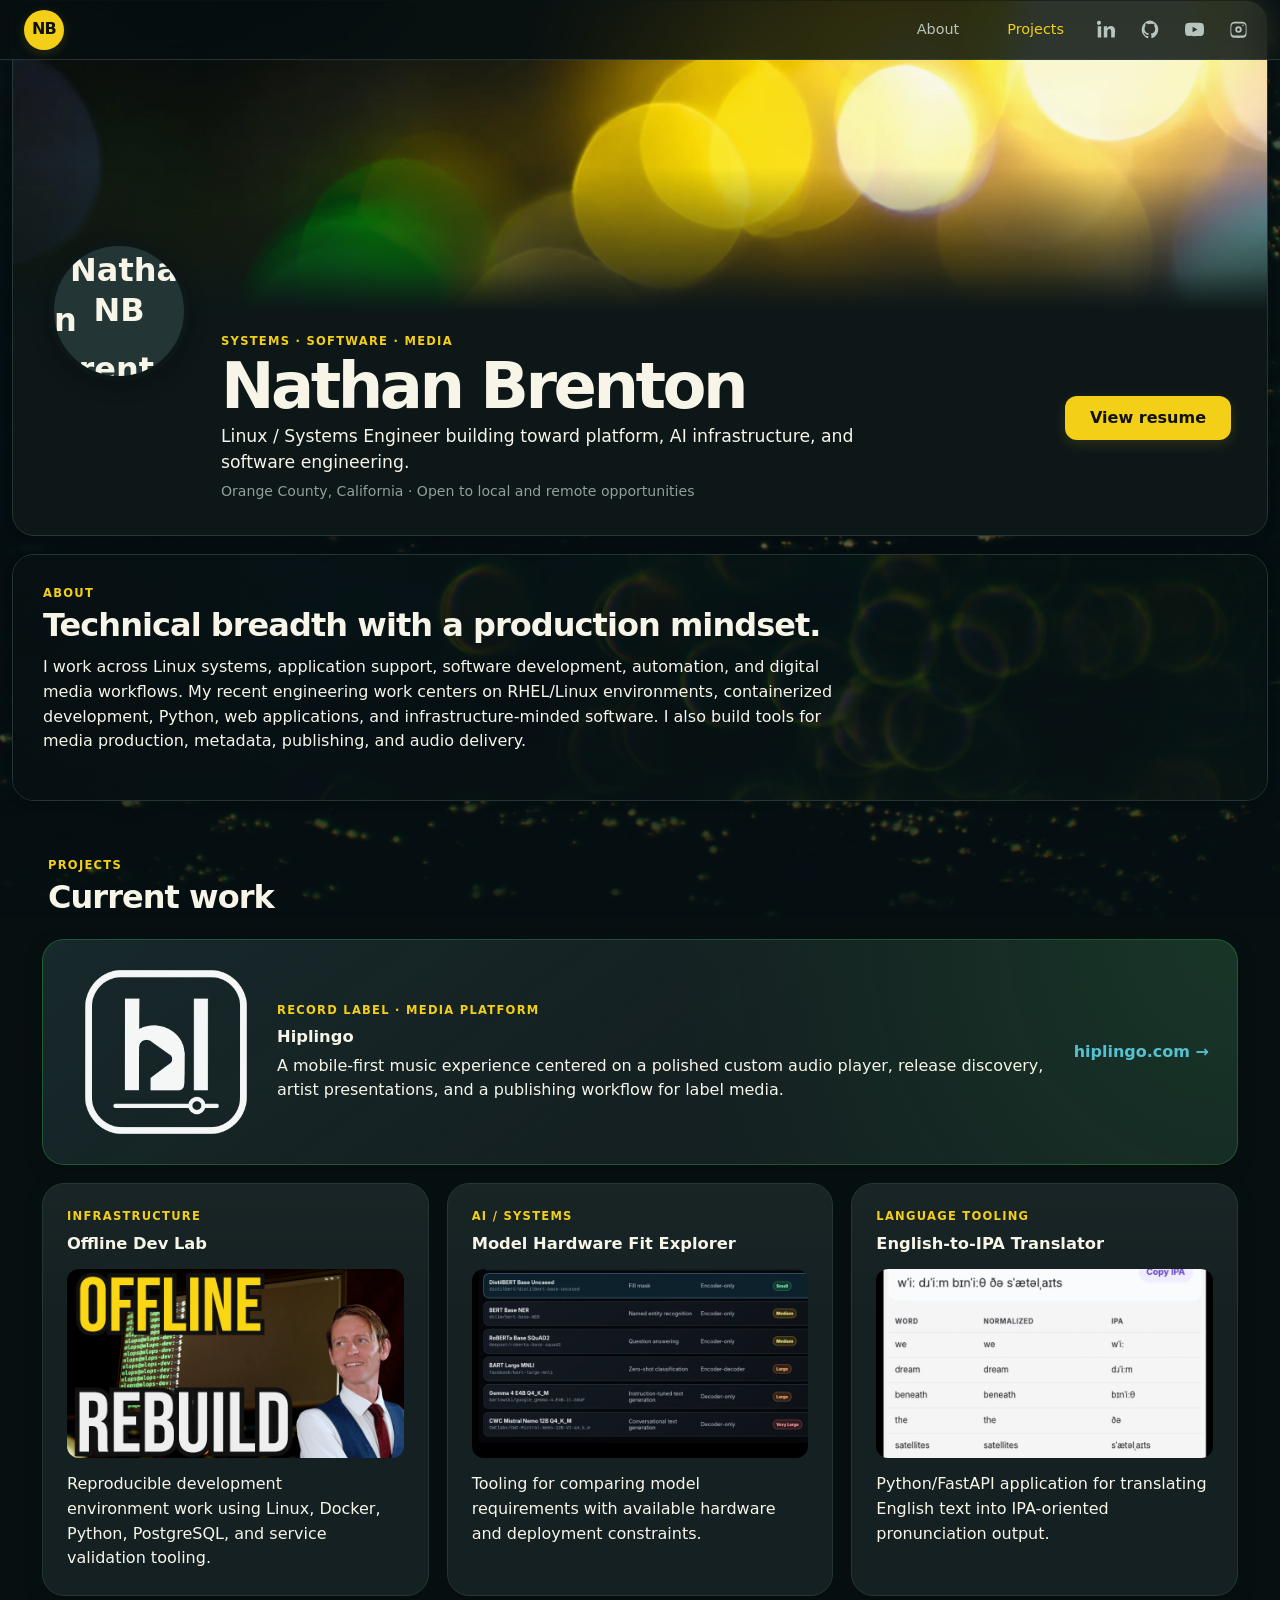
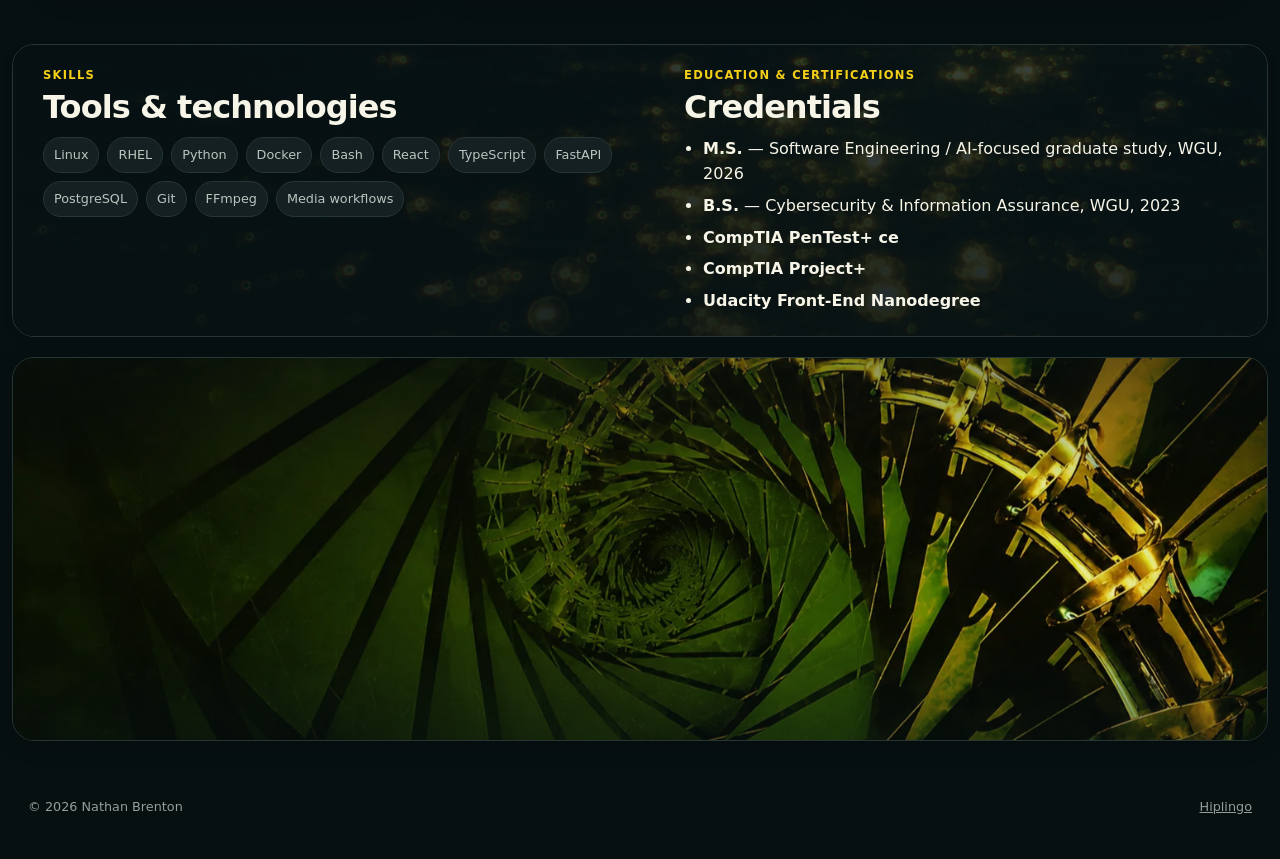
==== index.html @ f3d961ba "chore: establish personal site production baseline" ====
<!doctype html>
<html lang="en">
<head>
  <meta charset="utf-8" />
  <meta name="viewport" content="width=device-width, initial-scale=1" />
  <meta name="description" content="Nathan Brenton — systems, software, media, and AI-focused technologist. Resume, projects, and links." />
  <meta name="theme-color" content="#071011" />
  <meta name="color-scheme" content="dark" />
  <link rel="canonical" href="https://nathanbrenton.com/" />
  <meta property="og:type" content="website" />
  <meta property="og:title" content="Nathan Brenton" />
  <meta property="og:description" content="Systems, software, media, and AI-focused technologist. Resume, projects, and links." />
  <meta property="og:url" content="https://nathanbrenton.com/" />
  <meta name="twitter:card" content="summary" />
  <title>Nathan Brenton</title>
  <link rel="preload" as="image" href="./assets/banner-mobile.webp" media="(max-width: 1039px) and (orientation: portrait), (max-width: 1039px) and (orientation: landscape) and (min-height: 601px)" />
  <link rel="preload" as="image" href="./assets/banner-desktop.webp" media="(min-width: 1040px), (orientation: landscape) and (max-height: 600px)" />
  <link rel="stylesheet" href="./styles.css" />
</head>
<body>
  <a class="skip-link" href="#about">Skip to main content</a>

  <header class="site-header">
    <div class="site-header-inner">
      <a class="brand" href="#top" aria-label="Nathan Brenton home">NB</a>
      <nav class="top-nav" aria-label="Primary navigation">
        <div class="section-nav">
          <a href="#about">About</a>
          <a href="#projects">Projects</a>
        </div>

        <div class="social-nav" aria-label="Social links">
          <a href="https://www.youtube.com/@nathanbrenton" data-link="youtube" target="_blank" rel="me noreferrer noopener" aria-label="YouTube" title="YouTube">
            <svg viewBox="0 0 24 24" aria-hidden="true">
              <path d="M23.5 6.2a3 3 0 0 0-2.1-2.1C19.5 3.6 12 3.6 12 3.6s-7.5 0-9.4.5A3 3 0 0 0 .5 6.2 31 31 0 0 0 0 12a31 31 0 0 0 .5 5.8 3 3 0 0 0 2.1 2.1c1.9.5 9.4.5 9.4.5s7.5 0 9.4-.5a3 3 0 0 0 2.1-2.1A31 31 0 0 0 24 12a31 31 0 0 0-.5-5.8ZM9.6 15.6V8.4l6.2 3.6-6.2 3.6Z"/>
            </svg>
          </a>
          <a href="https://github.com/nathanbrenton" data-link="github" target="_blank" rel="me noreferrer noopener" aria-label="GitHub" title="GitHub">
            <svg viewBox="0 0 24 24" aria-hidden="true">
              <path d="M12 .7A11.5 11.5 0 0 0 8.4 23c.6.1.8-.3.8-.6v-2.2c-3.4.7-4.1-1.4-4.1-1.4-.6-1.4-1.4-1.8-1.4-1.8-1.1-.8.1-.8.1-.8 1.2.1 1.9 1.3 1.9 1.3 1.1 1.9 2.9 1.3 3.6 1 .1-.8.4-1.3.8-1.6-2.7-.3-5.6-1.4-5.6-6.1 0-1.3.5-2.5 1.2-3.4-.1-.3-.5-1.6.1-3.4 0 0 1-.3 3.5 1.3a12 12 0 0 1 6.4 0C15.6 4.1 16.6 4.4 16.6 4.4c.6 1.8.2 3.1.1 3.4.8.9 1.2 2.1 1.2 3.4 0 4.7-2.9 5.8-5.6 6.1.4.4.8 1.1.8 2.2v2.9c0 .3.2.7.8.6A11.5 11.5 0 0 0 12 .7Z"/>
            </svg>
          </a>
          <a href="https://www.linkedin.com/in/nathanbrenton" data-link="linkedin" target="_blank" rel="me noreferrer noopener" aria-label="LinkedIn" title="LinkedIn">
            <svg viewBox="0 0 24 24" aria-hidden="true">
              <path d="M5.3 7.8H.9V22h4.4V7.8ZM3.1 1A2.6 2.6 0 1 0 3 6.1 2.6 2.6 0 0 0 3.1 1ZM22.9 13.9c0-4.3-2.3-6.3-5.3-6.3a5.2 5.2 0 0 0-4.7 2.6h-.1V7.8H8.6V22H13v-7c0-1.8.3-3.6 2.6-3.6 2.2 0 2.3 2.1 2.3 3.7V22h4.4l.6-8.1Z"/>
            </svg>
          </a>
          <a href="https://www.instagram.com/conceptgoretex/" data-link="instagram" target="_blank" rel="me noreferrer noopener" aria-label="Instagram" title="Instagram">
            <svg viewBox="0 0 24 24" aria-hidden="true">
              <path d="M12 2.2c3.2 0 3.6 0 4.9.1 1.2.1 1.8.2 2.2.4a4.4 4.4 0 0 1 1.6 1c.5.5.8 1 1 1.6.2.4.3 1 .4 2.2.1 1.3.1 1.7.1 4.9s0 3.6-.1 4.9c-.1 1.2-.2 1.8-.4 2.2a4.4 4.4 0 0 1-1 1.6c-.5.5-1 .8-1.6 1-.4.2-1 .3-2.2.4-1.3.1-1.7.1-4.9.1s-3.6 0-4.9-.1c-1.2-.1-1.8-.2-2.2-.4a4.4 4.4 0 0 1-1.6-1 4.4 4.4 0 0 1-1-1.6c-.2-.4-.3-1-.4-2.2-.1-1.3-.1-1.7-.1-4.9s0-3.6.1-4.9c.1-1.2.2-1.8.4-2.2a4.4 4.4 0 0 1 1-1.6 4.4 4.4 0 0 1 1.6-1c.4-.2 1-.3 2.2-.4C8.4 2.2 8.8 2.2 12 2.2Zm0 2.2c-3.1 0-3.5 0-4.7.1-1.1 0-1.6.2-2 .3-.5.2-.8.4-1.2.8-.4.4-.6.7-.8 1.2-.1.4-.3.9-.3 2C2.9 9.9 2.9 10.3 2.9 12s0 2.1.1 3.3c0 1.1.2 1.6.3 2 .2.5.4.8.8 1.2.4.4.7.6 1.2.8.4.1.9.3 2 .3 1.2.1 1.6.1 4.7.1s3.5 0 4.7-.1c1.1 0 1.6-.2 2-.3.5-.2.8-.4 1.2-.8.4-.4.6-.7.8-1.2.1-.4.3-.9.3-2 .1-1.2.1-1.6.1-3.3s0-2.1-.1-3.3c0-1.1-.2-1.6-.3-2-.2-.5-.4-.8-.8-1.2-.4-.4-.7-.6-1.2-.8-.4-.1-.9-.3-2-.3-1.2-.1-1.6-.1-4.7-.1Zm0 3.5a4.1 4.1 0 1 1 0 8.2 4.1 4.1 0 0 1 0-8.2Zm0 6a1.9 1.9 0 1 0 0-3.8 1.9 1.9 0 0 0 0 3.8Zm5.8-6.3a1 1 0 1 1 0-2 1 1 0 0 1 0 2Z"/>
            </svg>
          </a>
        </div>
      </nav>
    </div>
  </header>

  <main id="top">
    <section class="profile-card card" aria-labelledby="profile-name">
      <div class="banner" data-parallax data-parallax-strength="0.17" aria-hidden="true"></div>

      <div class="profile-body">
        <div class="avatar" aria-label="Nathan Brenton profile image">
          <span>NB</span>
          <img src="./assets/profile.jpg" alt="Nathan Brenton" decoding="async" fetchpriority="high" />
        </div>

        <div class="profile-copy">
          <p class="eyebrow">Systems · Software · Media</p>
          <h1 id="profile-name">Nathan Brenton</h1>
          <p class="headline">Linux / Systems Engineer building toward platform, AI infrastructure, and software engineering.</p>
          <p class="location">Orange County, California · Open to local and remote opportunities</p>
        </div>

        <div class="primary-actions">
          <a class="button button-primary" href="./resume/Nathan-Brenton-Resume.pdf">View resume</a>
          <div class="hero-social-nav" aria-label="Social links">
            <a href="https://www.youtube.com/@nathanbrenton" data-link="youtube" target="_blank" rel="me noreferrer noopener" aria-label="YouTube" title="YouTube">
              <svg viewBox="0 0 24 24" aria-hidden="true">
                <path d="M23.5 6.2a3 3 0 0 0-2.1-2.1C19.5 3.6 12 3.6 12 3.6s-7.5 0-9.4.5A3 3 0 0 0 .5 6.2 31 31 0 0 0 0 12a31 31 0 0 0 .5 5.8 3 3 0 0 0 2.1 2.1c1.9.5 9.4.5 9.4.5s7.5 0 9.4-.5a3 3 0 0 0 2.1-2.1A31 31 0 0 0 24 12a31 31 0 0 0-.5-5.8ZM9.6 15.6V8.4l6.2 3.6-6.2 3.6Z"/>
              </svg>
            </a>
            <a href="https://github.com/nathanbrenton" data-link="github" target="_blank" rel="me noreferrer noopener" aria-label="GitHub" title="GitHub">
              <svg viewBox="0 0 24 24" aria-hidden="true">
                <path d="M12 .7A11.5 11.5 0 0 0 8.4 23c.6.1.8-.3.8-.6v-2.2c-3.4.7-4.1-1.4-4.1-1.4-.6-1.4-1.4-1.8-1.4-1.8-1.1-.8.1-.8.1-.8 1.2.1 1.9 1.3 1.9 1.3 1.1 1.9 2.9 1.3 3.6 1 .1-.8.4-1.3.8-1.6-2.7-.3-5.6-1.4-5.6-6.1 0-1.3.5-2.5 1.2-3.4-.1-.3-.5-1.6.1-3.4 0 0 1-.3 3.5 1.3a12 12 0 0 1 6.4 0C15.6 4.1 16.6 4.4 16.6 4.4c.6 1.8.2 3.1.1 3.4.8.9 1.2 2.1 1.2 3.4 0 4.7-2.9 5.8-5.6 6.1.4.4.8 1.1.8 2.2v2.9c0 .3.2.7.8.6A11.5 11.5 0 0 0 12 .7Z"/>
              </svg>
            </a>
            <a href="https://www.linkedin.com/in/nathanbrenton" data-link="linkedin" target="_blank" rel="me noreferrer noopener" aria-label="LinkedIn" title="LinkedIn">
              <svg viewBox="0 0 24 24" aria-hidden="true">
                <path d="M5.3 7.8H.9V22h4.4V7.8ZM3.1 1A2.6 2.6 0 1 0 3 6.1 2.6 2.6 0 0 0 3.1 1ZM22.9 13.9c0-4.3-2.3-6.3-5.3-6.3a5.2 5.2 0 0 0-4.7 2.6h-.1V7.8H8.6V22H13v-7c0-1.8.3-3.6 2.6-3.6 2.2 0 2.3 2.1 2.3 3.7V22h4.4l.6-8.1Z"/>
              </svg>
            </a>
            <a href="https://www.instagram.com/conceptgoretex/" data-link="instagram" target="_blank" rel="me noreferrer noopener" aria-label="Instagram" title="Instagram">
              <svg viewBox="0 0 24 24" aria-hidden="true">
                <path d="M12 2.2c3.2 0 3.6 0 4.9.1 1.2.1 1.8.2 2.2.4a4.4 4.4 0 0 1 1.6 1c.5.5.8 1 1 1.6.2.4.3 1 .4 2.2.1 1.3.1 1.7.1 4.9s0 3.6-.1 4.9c-.1 1.2-.2 1.8-.4 2.2a4.4 4.4 0 0 1-1 1.6c-.5.5-1 .8-1.6 1-.4.2-1 .3-2.2.4-1.3.1-1.7.1-4.9.1s-3.6 0-4.9-.1c-1.2-.1-1.8-.2-2.2-.4a4.4 4.4 0 0 1-1.6-1 4.4 4.4 0 0 1-1-1.6c-.2-.4-.3-1-.4-2.2-.1-1.3-.1-1.7-.1-4.9s0-3.6.1-4.9c.1-1.2.2-1.8.4-2.2a4.4 4.4 0 0 1 1-1.6 4.4 4.4 0 0 1 1.6-1c.4-.2 1-.3 2.2-.4C8.4 2.2 8.8 2.2 12 2.2Zm0 2.2c-3.1 0-3.5 0-4.7.1-1.1 0-1.6.2-2 .3-.5.2-.8.4-1.2.8-.4.4-.6.7-.8 1.2-.1.4-.3.9-.3 2C2.9 9.9 2.9 10.3 2.9 12s0 2.1.1 3.3c0 1.1.2 1.6.3 2 .2.5.4.8.8 1.2.4.4.7.6 1.2.8.4.1.9.3 2 .3 1.2.1 1.6.1 4.7.1s3.5 0 4.7-.1c1.1 0 1.6-.2 2-.3.5-.2.8-.4 1.2-.8.4-.4.6-.7.8-1.2.1-.4.3-.9.3-2 .1-1.2.1-1.6.1-3.3s0-2.1-.1-3.3c0-1.1-.2-1.6-.3-2-.2-.5-.4-.8-.8-1.2-.4-.4-.7-.6-1.2-.8-.4-.1-.9-.3-2-.3-1.2-.1-1.6-.1-4.7-.1Zm0 3.5a4.1 4.1 0 1 1 0 8.2 4.1 4.1 0 0 1 0-8.2Zm0 6a1.9 1.9 0 1 0 0-3.8 1.9 1.9 0 0 0 0 3.8Zm5.8-6.3a1 1 0 1 1 0-2 1 1 0 0 1 0 2Z"/>
              </svg>
            </a>
          </div>
        </div>
      </div>
    </section>

    <section id="about" class="card section-card parallax-card parallax-bokeh-trail" data-parallax data-parallax-strength="0.15">
      <div class="section-heading">
        <p class="eyebrow">About</p>
        <h2>Technical breadth with a production mindset.</h2>
      </div>
      <p>
        I work across Linux systems, application support, software development, automation, and digital media workflows.
        My recent engineering work centers on RHEL/Linux environments, containerized development, Python, web applications,
        and infrastructure-minded software. I also build tools for media production, metadata, publishing, and audio delivery.
      </p>
    </section>

    <section id="projects" class="section-card">
      <div class="section-heading section-heading-outside">
        <p class="eyebrow">Projects</p>
        <h2>Current work</h2>
      </div>

      <div class="project-grid">
        <article class="project-card project-featured">
          <img class="project-logo" src="./assets/brands/hiplingo-logo-white.webp" alt="" aria-hidden="true" loading="lazy" decoding="async" />
          <div>
            <p class="eyebrow">Record label · media platform</p>
            <h3>Hiplingo</h3>
            <p>A mobile-first music experience centered on a polished custom audio player, release discovery, artist presentations, and a publishing workflow for label media.</p>
          </div>
          <a class="text-link" href="https://hiplingo.com">hiplingo.com →</a>
        </article>

        <article class="project-card">
          <p class="eyebrow">Infrastructure</p>
          <h3><a class="project-card__title-link" href="https://github.com/nathanbrenton/offline-dev-lab" target="_blank" rel="noreferrer noopener">Offline Dev Lab</a></h3>
          <a class="project-card__image-link" href="https://github.com/nathanbrenton/offline-dev-lab" target="_blank" rel="noreferrer noopener" aria-label="View Offline Dev Lab on GitHub">
            <img
              class="project-card__image"
              src="./assets/projects/offline-devlab.webp"
            alt="Offline Dev Lab project screenshot"
            loading="lazy"
              decoding="async"
            />
          </a>
          <p>Reproducible development environment work using Linux, Docker, Python, PostgreSQL, and service validation tooling.</p>
        </article>

        <article class="project-card">
          <p class="eyebrow">AI / systems</p>
                    <h3><a class="project-card__title-link" href="https://github.com/nathanbrenton/model-hardware-fit-explorer" target="_blank" rel="noreferrer noopener">Model Hardware Fit Explorer</a></h3>
          <a class="project-card__image-link" href="https://github.com/nathanbrenton/model-hardware-fit-explorer" target="_blank" rel="noreferrer noopener" aria-label="View project on GitHub">
            <img
              class="project-card__image"
              src="./assets/projects/model-hardware-fit-explorer.webp"
            alt="Model Hardware Fit Explorer project screenshot"
            loading="lazy"
              decoding="async"
            />
          </a>
          <p>Tooling for comparing model requirements with available hardware and deployment constraints.</p>
        </article>

        <article class="project-card">
          <p class="eyebrow">Language tooling</p>
                    <h3><a class="project-card__title-link" href="https://github.com/nathanbrenton/english-ipa-translator" target="_blank" rel="noreferrer noopener">English-to-IPA Translator</a></h3>
          <a class="project-card__image-link" href="https://github.com/nathanbrenton/english-ipa-translator" target="_blank" rel="noreferrer noopener" aria-label="View project on GitHub">
            <img
              class="project-card__image"
              src="./assets/projects/english-to-ipa-translator.webp"
            alt="English-to-IPA Translator project screenshot"
            loading="lazy"
              decoding="async"
            />
          </a>
          <p>Python/FastAPI application for translating English text into IPA-oriented pronunciation output.</p>
        </article>
      </div>
    </section>

    <section class="card section-card split-section parallax-card parallax-water-bokeh" data-parallax data-parallax-strength="0.12">
      <div>
        <div class="section-heading">
          <p class="eyebrow">Skills</p>
          <h2>Tools & technologies</h2>
        </div>
        <div class="chip-list" aria-label="Skills">
          <span>Linux</span><span>RHEL</span><span>Python</span><span>Docker</span><span>Bash</span>
          <span>React</span><span>TypeScript</span><span>FastAPI</span><span>PostgreSQL</span>
          <span>Git</span><span>FFmpeg</span><span>Media workflows</span>
        </div>
      </div>

      <div class="credentials">
        <div class="section-heading">
          <p class="eyebrow">Education & certifications</p>
          <h2>Credentials</h2>
        </div>
        <ul>
          <li><strong>M.S.</strong> — Software Engineering / AI-focused graduate study, WGU, 2026</li>
          <li><strong>B.S.</strong> — Cybersecurity & Information Assurance, WGU, 2023</li>
          <li><strong>CompTIA PenTest+ ce</strong></li>
          <li><strong>CompTIA Project+</strong></li>
          <li><strong>Udacity Front-End Nanodegree</strong></li>
        </ul>
      </div>
    </section>

    <section
      class="scroll-reward parallax-card parallax-spiral"
      data-parallax
      data-parallax-strength="0.10"
      aria-hidden="true"
    ></section>

  </main>

  <footer>
    <p>© <span id="year"></span> Nathan Brenton</p>
    <a href="https://hiplingo.com">Hiplingo</a>
  </footer>

  <script src="./site-data.js"></script>
  <script src="./script.js"></script>
</body>
</html>
---- styles.css ----
:root {
  color-scheme: dark;

  /* Banner-derived dark palette and elevation scale. */
  --bg: #071011;
  --surface-1: #0d1718;
  --surface-2: #142021;
  --surface-3: #1b2a2b;
  --surface-4: #243536;

  --border-subtle: #263536;
  --border-strong: #3a4b4c;

  --text-primary: #f7f5e8;
  --text-secondary: #b8c5bf;
  --text-muted: #91a099;

  --gold: #f4cf18;
  --gold-soft: #d0ae1c;
  --green: #169b2e;
  --green-bright: #31c653;
  --teal: #2a5d67;
  --cyan: #56bfd0;
  --blue: #5678bd;

  --primary: var(--gold);
  --primary-ink: #10130c;
  --focus: var(--cyan);

  --shadow-1: 0 2px 8px rgba(0, 0, 0, .20);
  --shadow-2: 0 6px 18px rgba(0, 0, 0, .26);
  --shadow-3: 0 14px 36px rgba(0, 0, 0, .32);

  --max: 1040px;
  --radius: 20px;
  --header-height: 60px;
  --anchor-offset: calc(var(--header-height) + 52px);
  --readable: 78ch;
}


* { box-sizing: border-box; }
html {
  scroll-behavior: smooth;
  scroll-padding-top: var(--anchor-offset);
  background: var(--bg);
}
body {
  position: relative;
  isolation: isolate;
  margin: 0;
  min-width: 320px;
  background: transparent;
  color: var(--text-primary);
  font-family: Inter, ui-sans-serif, system-ui, -apple-system, BlinkMacSystemFont, "Segoe UI", sans-serif;
  line-height: 1.55;
  overflow-wrap: break-word;
}

/* Full-page visual layer. Keeping this fixed while the interface scrolls over
   it creates the broadest, gentlest parallax effect without scroll scripting. */
body::before {
  content: "";
  position: fixed;
  z-index: -1;
  inset: 0;
  pointer-events: none;
  background-image:
    linear-gradient(180deg, rgba(7, 16, 17, .78) 0%, rgba(7, 16, 17, .64) 42%, rgba(7, 16, 17, .76) 100%),
    radial-gradient(circle at 88% 8%, rgba(244, 207, 24, .045), transparent 28rem),
    url('./assets/parallax/water-shimmer-mobile.webp');
  background-size: cover;
  background-position: center 46%;
  background-repeat: no-repeat;
  transform: scale(1.035);
  transform-origin: center;
}

@media (max-width: 699px), (orientation: landscape) and (max-height: 600px) {
  body::before {
    transform: translate3d(0, var(--page-parallax-y, 0px), 0) scale(1.10);
    will-change: transform;
  }
}

@media (min-width: 700px), (orientation: landscape) {
  body::before {
    background-image:
      linear-gradient(180deg, rgba(7, 16, 17, .78) 0%, rgba(7, 16, 17, .62) 42%, rgba(7, 16, 17, .76) 100%),
      radial-gradient(circle at 88% 8%, rgba(244, 207, 24, .045), transparent 28rem),
      url('./assets/parallax/water-shimmer-desktop.webp');
    background-position: center 48%;
  }
}

a { color: inherit; }

.skip-link {
  position: fixed;
  top: 8px;
  left: 8px;
  z-index: 100;
  padding: 9px 12px;
  border: 1px solid var(--border-strong);
  border-radius: 10px;
  background: var(--surface-4);
  color: var(--text-primary);
  font-weight: 800;
  text-decoration: none;
  transform: translateY(calc(-100% - 16px));
}

.skip-link:focus { transform: translateY(0); }

.site-header {
  position: sticky;
  top: 0;
  z-index: 30;
  display: flex;
  align-items: center;
  justify-content: space-between;
  min-height: var(--header-height);
  padding: 0 16px;
  background: rgba(7, 16, 17, 0.84);
  border-bottom: 1px solid rgba(58, 75, 76, .58);
  box-shadow: 0 1px 0 rgba(255, 255, 255, .018);
  -webkit-backdrop-filter: blur(18px);
  backdrop-filter: blur(18px);
}

.site-header-inner {
  width: 100%;
  display: flex;
  align-items: center;
  justify-content: space-between;
  gap: 12px;
}

.brand {
  display: grid;
  place-items: center;
  width: 36px;
  height: 36px;
  border-radius: 50%;
  background: var(--primary);
  color: var(--primary-ink);
  box-shadow: 0 3px 12px rgba(244, 207, 24, .16);
  text-decoration: none;
  font-weight: 900;
  letter-spacing: -0.05em;
}

.top-nav {
  display: flex;
  align-items: center;
  min-width: 0;
  margin-left: auto;
  gap: 10px;
  font-size: 0.82rem;
}

.section-nav { display: none; }

.social-nav {
  display: flex;
  align-items: center;
  justify-content: flex-end;
  gap: 4px;
}

.social-nav a {
  display: grid;
  place-items: center;
  width: 40px;
  height: 40px;
  border: 1px solid transparent;
  border-radius: 50%;
  color: var(--text-secondary);
  text-decoration: none;
}

.social-nav a:hover {
  border-color: var(--border-subtle);
  background: var(--surface-2);
  color: var(--text-primary);
}

.section-nav a.is-active,
.section-nav a[aria-current="location"] {
  color: var(--gold);
}

.social-nav svg {
  width: 19px;
  height: 19px;
  fill: currentColor;
}

main, footer {
  width: min(calc(100% - 24px), var(--max));
  margin-inline: auto;
}

/* Pull the page canvas behind the sticky translucent header so the
   banner begins at the physical top of the viewport. */
main {
  margin-top: calc(-1 * var(--header-height));
  padding: 0 0 44px;
}

#about,
#projects {
  scroll-margin-top: var(--anchor-offset);
}

.card, .project-card {
  border: 1px solid var(--border-subtle);
  background: linear-gradient(180deg, rgba(255,255,255,.018), transparent 34%), var(--surface-1);
  border-radius: var(--radius);
  box-shadow: var(--shadow-1);
}

.profile-card { overflow: hidden; }
.banner {
  position: relative;
  min-height: 172px;
  overflow: hidden;
  isolation: isolate;
  background: linear-gradient(135deg, #29303d, #0d1118 62%, #213310);
}

.banner::before {
  content: "";
  position: absolute;
  z-index: 0;
  inset: -9% 0;
  pointer-events: none;
  background-image:
    linear-gradient(180deg, rgba(7, 9, 13, .04) 0%, rgba(7, 9, 13, .04) 50%, rgba(7, 9, 13, .18) 72%, rgba(7, 9, 13, .62) 100%),
    url('./assets/banner-mobile.webp');
  background-size: cover;
  background-position: center 29%;
  background-repeat: no-repeat;
  transform: translate3d(0, var(--parallax-y, 0px), 0) scale(1.035);
  transform-origin: center;
  will-change: transform;
}

.banner::after {
  content: "";
  position: absolute;
  z-index: 1;
  inset: auto 0 0;
  height: 46%;
  pointer-events: none;
  background: linear-gradient(
    180deg,
    rgba(13, 23, 24, 0) 0%,
    rgba(13, 23, 24, .58) 70%,
    var(--surface-1) 100%
  );
}

.profile-body { padding: 0 18px 20px; }
.avatar {
  position: relative;
  display: grid;
  place-items: center;
  width: 98px;
  height: 98px;
  margin-top: -49px;
  margin-bottom: 14px;
  overflow: hidden;
  border: 4px solid var(--surface-1);
  border-radius: 50%;
  background: var(--surface-4);
  box-shadow: var(--shadow-2);
  font-size: 1.6rem;
  font-weight: 900;
}
.avatar img { position: absolute; inset: 0; width: 100%; height: 100%; object-fit: cover; }

.eyebrow {
  margin: 0 0 5px;
  color: var(--gold);
  font-size: .72rem;
  font-weight: 800;
  letter-spacing: .11em;
  text-transform: uppercase;
}

h1, h2, h3, p { margin-top: 0; }
h1, h2 { text-wrap: balance; }
p { text-wrap: pretty; }
h1 { margin-bottom: 6px; font-size: clamp(2rem, 9vw, 4.2rem); line-height: .95; letter-spacing: -.055em; }
h2 { margin-bottom: 12px; font-size: clamp(1.35rem, 5vw, 2rem); line-height: 1.1; letter-spacing: -.03em; }
h3 { margin-bottom: 4px; font-size: 1.02rem; }
.headline { max-width: 720px; margin-bottom: 5px; font-size: 1.02rem; }
.location, .muted { color: var(--text-muted); }
.location { margin-bottom: 0; font-size: .88rem; }

.primary-actions { display: grid; grid-template-columns: 1fr; gap: 9px; margin-top: 20px; }
.button {
  display: inline-flex;
  align-items: center;
  justify-content: center;
  min-height: 44px;
  padding: 10px 16px;
  border-radius: 12px;
  text-decoration: none;
  font-weight: 800;
}
.button-primary {
  background: var(--primary);
  color: var(--primary-ink);
  box-shadow: 0 4px 14px rgba(244, 207, 24, .14);
}
.button-primary:hover { background: #ffe04a; }
.button-secondary {
  border: 1px solid var(--border-strong);
  background: var(--surface-2);
  color: var(--text-primary);
}
.button-secondary:hover {
  background: var(--surface-3);
  border-color: #506364;
}
.button-hiplingo {
  border-color: rgba(49, 198, 83, .38);
  background:
    linear-gradient(145deg, rgba(49, 198, 83, .10), rgba(42, 93, 103, .06)),
    var(--surface-2);
}
.button-hiplingo:hover {
  border-color: rgba(49, 198, 83, .72);
  background:
    linear-gradient(145deg, rgba(49, 198, 83, .16), rgba(42, 93, 103, .10)),
    var(--surface-3);
}

.section-card { margin-top: 14px; padding: 20px; }
.section-card > p { max-width: var(--readable); }

/* Progressive-enhancement parallax: the card remains fully readable with
   JavaScript disabled; JS only changes --parallax-y while it is visible. */
.parallax-card {
  position: relative;
  overflow: hidden;
  isolation: isolate;
  background: var(--surface-1);
}

.parallax-card::before,
.parallax-card::after {
  content: "";
  position: absolute;
  pointer-events: none;
}

.parallax-card::before {
  z-index: -2;
  inset: -15% -2%;
  background-size: cover;
  background-position: center;
  background-repeat: no-repeat;
  transform: translate3d(0, var(--parallax-y, 0px), 0) scale(1.06);
  transform-origin: center;
  will-change: transform;
}

.parallax-card::after {
  z-index: -1;
  inset: 0;
  background:
    linear-gradient(90deg, rgba(7, 16, 17, .82), rgba(7, 16, 17, .66)),
    linear-gradient(180deg, rgba(13, 23, 24, .22), rgba(13, 23, 24, .58));
}

.parallax-bokeh-trail::before {
  background-image: url('./assets/parallax/bokeh-trail-mobile.webp');
  background-position: center 46%;
}

.parallax-water-bokeh::before {
  background-image: url('./assets/parallax/water-bokeh-mobile.webp');
  background-position: center 50%;
}

.parallax-water-bokeh::after {
  background:
    linear-gradient(90deg, rgba(7, 16, 17, .84), rgba(7, 16, 17, .70)),
    linear-gradient(180deg, rgba(13, 23, 24, .24), rgba(13, 23, 24, .62));
}

.scroll-reward {
  min-height: clamp(320px, 54vh, 520px);
  margin-top: 14px;
  border: 1px solid var(--border-subtle);
  border-radius: var(--radius);
  box-shadow: var(--shadow-2);
}

.parallax-spiral::before {
  inset: -12% -3%;
  background-image: url('./assets/parallax/spiral-mobile.webp');
  background-position: center 48%;
  transform: translate3d(0, var(--parallax-y, 0px), 0) scale(1.04);
}

.parallax-spiral::after {
  background:
    linear-gradient(180deg, rgba(7, 16, 17, .46) 0%, rgba(7, 16, 17, .10) 32%, rgba(7, 16, 17, .08) 70%, rgba(7, 16, 17, .52) 100%);
}
.section-heading { margin-bottom: 10px; }
.section-heading-outside { padding: 8px 2px 0; }
.section-footer-note { margin: 16px 0 0; color: var(--text-muted); font-size: .86rem; }

.timeline { display: grid; gap: 18px; }
.timeline-item { padding-left: 15px; border-left: 2px solid var(--border-subtle); }
.timeline-item p:last-child { margin-bottom: 0; }

.project-grid { display: grid; gap: 12px; }
.project-card {
  padding: 18px;
  transition: border-color 160ms ease, background-color 160ms ease, box-shadow 160ms ease;
  background: linear-gradient(180deg, rgba(255,255,255,.018), transparent 34%), var(--surface-2);
  box-shadow: var(--shadow-2);
}
.project-card__image {
  display: block;
  width: 100%;
  aspect-ratio: 16 / 9;
  object-fit: cover;
  margin: 12px 0 14px;
  border-radius: 12px;
}
.project-card p:last-child { margin-bottom: 0; }
.project-featured {
  display: grid;
  gap: 16px;
  border-color: rgba(49, 198, 83, .30);
  background:
    radial-gradient(circle at top right, rgba(49,198,83,.13), transparent 46%),
    linear-gradient(145deg, rgba(42, 93, 103, .14), transparent 55%),
    var(--surface-2);
  box-shadow: var(--shadow-2);
}
.project-logo {
  display: block;
  width: 128px;
  height: auto;
  align-self: center;
  justify-self: start;
  opacity: .96;
}
.text-link { color: var(--cyan); text-decoration: none; font-weight: 800; }
.text-link:hover { color: #82d9e6; }

.split-section { display: grid; gap: 28px; }
.chip-list { display: flex; flex-wrap: wrap; gap: 8px; }
.chip-list span {
  padding: 7px 10px;
  border: 1px solid var(--border-subtle);
  border-radius: 999px;
  background: var(--surface-2);
  color: var(--text-secondary);
  font-size: .8rem;
}
.credentials ul { margin: 0; padding-left: 19px; }
.credentials li + li { margin-top: 7px; }

a:focus-visible,
.button:focus-visible {
  outline: 3px solid var(--focus);
  outline-offset: 3px;
}

footer {
  display: flex;
  justify-content: space-between;
  gap: 20px;
  padding: 0 4px 34px;
  color: var(--text-muted);
  font-size: .8rem;
}
footer p { margin: 0; }
footer a { color: var(--text-muted); }
footer a:hover { color: var(--text-primary); }

@media (min-width: 700px) {
  .site-header { padding-inline: 28px; }
  .section-nav { display: flex; gap: 24px; }
  .section-nav a { color: var(--text-secondary); text-decoration: none; white-space: nowrap; }
  .section-nav a:hover { color: var(--text-primary); }
  .section-nav a.is-active:hover { color: var(--gold); }
  .top-nav { gap: 14px; font-size: .9rem; }
  main { padding-top: 0; }
  .banner { min-height: 245px; }
  .profile-body { padding: 0 28px 28px; }
  .avatar { width: 120px; height: 120px; margin-top: -60px; }
  .profile-copy { padding-right: 40px; }
  .primary-actions { grid-template-columns: max-content max-content; justify-content: start; }
  .section-card { padding: 28px; margin-top: 18px; }
  .timeline-item { display: grid; grid-template-columns: 260px 1fr; gap: 24px; }
  .project-grid { grid-template-columns: repeat(2, 1fr); }
  .project-featured { grid-column: 1 / -1; grid-template-columns: 160px 1fr max-content; align-items: center; }
  .split-section { grid-template-columns: 1.1fr .9fr; }
}

@media (min-width: 960px) {
  .project-grid { grid-template-columns: repeat(3, 1fr); }
  .project-featured { grid-column: 1 / -1; }
}

/* Phones in landscape are wide but vertically constrained. Keep the app
   compact, switch to the wide crop, and taper the image into the profile. */
@media (orientation: landscape) and (max-height: 600px) {
  main {
    padding-top: 0;
  }

  .banner {
    min-height: clamp(190px, 48vh, 220px);
  }

  .banner::before {
    background-image:
      linear-gradient(180deg, rgba(7, 9, 13, .02) 0%, rgba(7, 9, 13, .02) 50%, rgba(7, 9, 13, .10) 70%, rgba(13, 23, 24, .58) 100%),
      url('./assets/banner-desktop.webp');
    background-position: center 47%;
  }

  .banner::after {
    height: 48%;
    background: linear-gradient(
      180deg,
      rgba(13, 23, 24, 0) 0%,
      rgba(13, 23, 24, .72) 62%,
      var(--surface-1) 100%
    );
  }

  /* Keep the expanded image area without making the hero taller in
     document flow: let the identity content ride over the lower fade. */
  .profile-body {
    position: relative;
    z-index: 1;
    margin-top: -60px;
    padding-bottom: 20px;
  }

  .avatar {
    width: 96px;
    height: 96px;
    margin-top: -36px;
  }
}

@media (prefers-reduced-motion: reduce) {
  html { scroll-behavior: auto; }
  *, *::before, *::after {
    scroll-behavior: auto !important;
    transition-duration: .01ms !important;
    animation-duration: .01ms !important;
    animation-iteration-count: 1 !important;
  }

  [data-parallax] {
    --parallax-y: 0px !important;
  }

  .banner::before,
  .parallax-card::before {
    will-change: auto;
  }
}

/* Mobile portrait polish */
@media (max-width: 699px) and (orientation: portrait) {
  main {
    padding-top: 10px;
  }

  .banner::before {
    inset: -38% 0;
    background-image: url('./assets/banner-mobile.webp');
    background-position: center 28%;
    transform: translate3d(0, var(--parallax-y, 0px), 0) scale(1.10);
  }

  .banner::after {
    display: none;
  }

  .project-grid {
    margin-inline: -20px;
  }

  .scroll-reward {
    min-height: clamp(280px, 46vh, 400px);
  }
}


/* Consistent social order across desktop header and mobile hero. */
a[data-link="linkedin"] { order: 1; }
a[data-link="github"] { order: 2; }
a[data-link="youtube"] { order: 3; }
a[data-link="instagram"] { order: 4; }

/* Mobile business-card shell: desktop keeps scalable navigation; phones let
   the hero own the top of the viewport. */
.hero-social-nav {
  display: none;
}

@media (max-width: 699px),
       (orientation: landscape) and (max-height: 600px) and (max-width: 950px) {
  .site-header {
    display: none;
  }

  html {
    scroll-padding-top: 0;
  }

  main {
    margin-top: 0;
  }

  #about,
  #projects {
    scroll-margin-top: 12px;
  }

  .primary-actions {
    grid-template-columns: 1fr;
  }

  .hero-social-nav {
    display: flex;
    align-items: center;
    justify-content: center;
    gap: 8px;
    min-height: 46px;
  }

  .hero-social-nav a {
    display: grid;
    place-items: center;
    width: 44px;
    height: 44px;
    border: 1px solid var(--border-subtle);
    border-radius: 50%;
    background: rgba(20, 32, 33, .72);
    color: var(--text-secondary);
    text-decoration: none;
  }

  .hero-social-nav a:hover {
    border-color: var(--border-strong);
    background: var(--surface-3);
    color: var(--text-primary);
  }

  .hero-social-nav svg {
    width: 20px;
    height: 20px;
    fill: currentColor;
  }
}

@media (min-width: 700px) and (min-height: 601px) {
  .hero-social-nav {
    display: none;
  }
}

/* Desktop expansion: preserve the mobile-first card model while giving wide
   screens a deliberate application/dashboard composition. */
@media (min-width: 1040px) {
  :root {
    --max: 1280px;
    --radius: 22px;
  }

  .site-header {
    padding-inline: 24px;
  }

  .site-header-inner {
    width: min(100%, var(--max));
    margin-inline: auto;
  }

  .brand {
    width: 40px;
    height: 40px;
  }

  .top-nav {
    gap: 8px;
    overflow: visible;
  }

  .top-nav a {
    padding: 8px 12px;
    border-radius: 999px;
  }

  .top-nav a:hover {
    background: var(--surface-2);
    box-shadow: inset 0 0 0 1px var(--border-subtle);
  }

  main {
    display: grid;
    grid-template-columns: repeat(12, minmax(0, 1fr));
    gap: 18px;
    padding-top: 0;
    padding-bottom: 56px;
  }

  main > * {
    min-width: 0;
  }

  .profile-card {
    grid-column: 1 / -1;
    grid-row: 1;
  }

  .banner {
    min-height: 310px;
  }

  .banner::before {
    background-image:
      linear-gradient(180deg, rgba(7, 9, 13, .02) 0%, rgba(7, 9, 13, .02) 50%, rgba(7, 9, 13, .12) 72%, rgba(7, 9, 13, .56) 100%),
      url('./assets/banner-desktop.webp');
    background-position: center 47%;
  }

  .profile-body {
    display: grid;
    grid-template-columns: 146px minmax(0, 1fr) max-content;
    column-gap: 26px;
    align-items: center;
    padding: 0 36px 32px;
  }

  .avatar {
    width: 140px;
    height: 140px;
    margin: -70px 0 0;
    border-width: 5px;
    font-size: 2rem;
    align-self: start;
  }

  .profile-copy {
    padding: 22px 0 0;
  }

  .profile-copy h1 {
    max-width: 760px;
    font-size: clamp(3.2rem, 5vw, 5.4rem);
  }

  .headline {
    max-width: 780px;
    font-size: 1.08rem;
  }

  .primary-actions {
    display: flex;
    flex-direction: column;
    min-width: 166px;
    margin-top: 22px;
  }

  .primary-actions .button {
    width: 100%;
  }

  .section-card {
    margin-top: 0;
    padding: 30px;
  }

  #about {
    grid-column: 1 / -1;
    grid-row: 2;
  }

  .parallax-bokeh-trail::before {
    background-image: url('./assets/parallax/bokeh-trail-desktop.webp');
    background-position: center 52%;
  }

  .parallax-water-bokeh::before {
    background-image: url('./assets/parallax/water-bokeh-desktop.webp');
    background-position: center 50%;
  }

  .parallax-spiral::before {
    background-image: url('./assets/parallax/spiral-desktop.webp');
    background-position: center 48%;
  }

  #projects {
    grid-column: 1 / -1;
    grid-row: 3;
    margin-top: 2px;
  }

  #projects .section-heading-outside {
    padding: 6px 6px 2px;
  }

  .timeline-item {
    grid-template-columns: minmax(170px, 0.72fr) minmax(0, 1.28fr);
    gap: 22px;
  }

  .project-grid {
    grid-template-columns: repeat(3, minmax(0, 1fr));
    gap: 18px;
  }

  .project-card {
    min-height: 220px;
    padding: 24px;
  }

  .project-featured {
    grid-column: 1 / -1;
    min-height: auto;
    grid-template-columns: 190px minmax(0, 1fr) max-content;
    padding: 26px 28px;
  }

  .project-logo {
    width: 170px;
    justify-self: center;
  }

  .split-section {
    grid-column: 1 / -1;
    grid-row: 4;
    grid-template-columns: 1.05fr .95fr;
    gap: 30px;
    padding: 22px 30px;
  }

  .scroll-reward {
    grid-column: 1 / -1;
    grid-row: 5;
    min-height: clamp(280px, 30vw, 420px);
    margin-top: 2px;
  }

  footer {
    width: min(calc(100% - 48px), var(--max));
    padding-bottom: 42px;
  }
}

@media (min-width: 1320px) {
  :root { --header-height: 66px; }

  .site-header {
    min-height: var(--header-height);
  }

  .banner {
    min-height: 340px;
  }

  .banner::before {
    background-position: center 49%;
  }

  .profile-body {
    padding-inline: 40px;
  }

  .project-card {
    min-height: 236px;
  }
}

.project-card__title-link {
  color: inherit;
  text-decoration: none;
}

.project-card__title-link:hover {
  color: var(--cyan);
}

.project-card__image-link {
  display: block;
  border-radius: 12px;
}

.project-card__image-link .project-card__image {
  transition: transform 160ms ease, filter 160ms ease;
}

.project-card__image-link:hover .project-card__image {
  transform: scale(1.012);
  filter: brightness(1.05);
}

.project-card__title-link:focus-visible,
.project-card__image-link:focus-visible {
  outline: 3px solid var(--focus);
  outline-offset: 3px;
}


/* Mobile portrait hero v2:
   one continuous hero image spans the banner + identity region, then fades
   away so the page-level water background takes over near the primary CTA. */
@media (max-width: 699px) and (orientation: portrait) {
  .profile-card {
    position: relative;
    isolation: isolate;
    background: transparent;
  }

  .profile-card::before {
    content: "";
    position: absolute;
    z-index: 0;
    inset: -28% -3% -24%;
    pointer-events: none;
    background-image: url('./assets/banner-mobile.webp');
    background-size: cover;
    background-position: center 18%;
    background-repeat: no-repeat;
    transform: translate3d(0, var(--hero-parallax-y, 0px), 0) scale(1.18);
    transform-origin: center top;
    will-change: transform;

    -webkit-mask-image: linear-gradient(
      180deg,
      #000 0%,
      #000 34%,
      rgba(0,0,0,.90) 46%,
      rgba(0,0,0,.68) 60%,
      rgba(0,0,0,.40) 72%,
      rgba(0,0,0,.16) 82%,
      transparent 90%
    );
    mask-image: linear-gradient(
      180deg,
      #000 0%,
      #000 34%,
      rgba(0,0,0,.90) 46%,
      rgba(0,0,0,.68) 60%,
      rgba(0,0,0,.40) 72%,
      rgba(0,0,0,.16) 82%,
      transparent 90%
    );
  }

  .profile-card::after {
    content: "";
    position: absolute;
    z-index: 1;
    inset: 0;
    pointer-events: none;
    background: linear-gradient(
      180deg,
      rgba(7,16,17,0) 0%,
      rgba(7,16,17,.10) 28%,
      rgba(7,16,17,.36) 42%,
      rgba(7,16,17,.66) 56%,
      rgba(7,16,17,.72) 68%,
      rgba(7,16,17,.42) 78%,
      rgba(7,16,17,.10) 87%,
      rgba(7,16,17,0) 92%
    );
  }

  .profile-card > * {
    position: relative;
    z-index: 2;
  }

  .profile-card .banner {
    background: transparent;
  }

  .profile-card .banner::before,
  .profile-card .banner::after {
    display: none;
  }

  .profile-body {
    background: transparent;
  }
}



/* Extra mobile portrait overscan gives the fixed page background room to
   drift without exposing an edge. */
@media (max-width: 699px) and (orientation: portrait) {
  body::before {
    inset: -16% -6%;
    background-size: cover;
    transform: translate3d(0, var(--page-parallax-y, 0px), 0) scale(1.06);
  }
}


/* Mobile landscape hero v2:
   apply the same continuous-image/depth treatment learned from portrait,
   using the wide banner asset and extra vertical overscan. */
@media (orientation: landscape) and (max-height: 600px) and (max-width: 950px) {
  main {
    padding-top: 8px;
  }

  .profile-card {
    position: relative;
    isolation: isolate;
    background: transparent;
  }

  .profile-card::before {
    content: "";
    position: absolute;
    z-index: 0;
    inset: -34% -4% -28%;
    pointer-events: none;
    background-image: url('./assets/banner-desktop.webp');
    background-size: cover;
    background-position: center 44%;
    background-repeat: no-repeat;
    transform: translate3d(0, var(--hero-parallax-y, 0px), 0) scale(1.16);
    transform-origin: center top;
    will-change: transform;

    -webkit-mask-image: linear-gradient(
      180deg,
      #000 0%,
      #000 36%,
      rgba(0,0,0,.92) 48%,
      rgba(0,0,0,.70) 61%,
      rgba(0,0,0,.42) 73%,
      rgba(0,0,0,.18) 83%,
      transparent 91%
    );
    mask-image: linear-gradient(
      180deg,
      #000 0%,
      #000 36%,
      rgba(0,0,0,.92) 48%,
      rgba(0,0,0,.70) 61%,
      rgba(0,0,0,.42) 73%,
      rgba(0,0,0,.18) 83%,
      transparent 91%
    );
  }

  .profile-card::after {
    content: "";
    position: absolute;
    z-index: 1;
    inset: 0;
    pointer-events: none;
    background: linear-gradient(
      180deg,
      rgba(7,16,17,0) 0%,
      rgba(7,16,17,.08) 28%,
      rgba(7,16,17,.32) 41%,
      rgba(7,16,17,.64) 55%,
      rgba(7,16,17,.70) 67%,
      rgba(7,16,17,.42) 78%,
      rgba(7,16,17,.10) 88%,
      rgba(7,16,17,0) 93%
    );
  }

  .profile-card > * {
    position: relative;
    z-index: 2;
  }

  .profile-card .banner {
    background: transparent;
  }

  .profile-card .banner::before,
  .profile-card .banner::after {
    display: none;
  }

  .profile-body {
    background: transparent;
  }

  body::before {
    inset: -18% -5%;
    background-size: cover;
    transform: translate3d(0, var(--page-parallax-y, 0px), 0) scale(1.06);
  }
}



/* Mobile landscape restoration:
   keep the wide composition rather than stretching the portrait-style
   continuous hero treatment across a short viewport. */
@media (orientation: landscape) and (max-height: 600px) and (max-width: 950px) {
  .profile-card {
    background: var(--surface-1);
  }

  .profile-card::before,
  .profile-card::after {
    display: none;
  }

  .profile-card .banner {
    min-height: clamp(190px, 48vh, 220px);
    background: linear-gradient(135deg, #29303d, #0d1118 62%, #213310);
  }

  .profile-card .banner::before {
    display: block;
    inset: -12% 0;
    background-image:
      linear-gradient(
        180deg,
        rgba(7, 9, 13, 0) 0%,
        rgba(7, 9, 13, 0) 62%,
        rgba(7, 9, 13, .08) 76%,
        rgba(7, 9, 13, .22) 90%,
        rgba(13, 23, 24, .52) 100%
      ),
      url('./assets/banner-desktop.webp');
    background-size: cover;
    background-position: center 47%;
    background-repeat: no-repeat;
    transform: translate3d(0, var(--parallax-y, 0px), 0) scale(1.035);
  }

  .profile-card .banner::after {
    display: block;
    height: 42%;
    background: linear-gradient(
      180deg,
      rgba(13, 23, 24, 0) 0%,
      rgba(13, 23, 24, .18) 54%,
      rgba(13, 23, 24, .48) 78%,
      var(--surface-1) 100%
    );
  }

  .profile-body {
    background: var(--surface-1);
  }
}



/* Mobile landscape seam fix:
   preserve the restored wide crop, but overlap the identity panel onto the
   banner so the transition is gradual instead of a hard horizontal break. */
@media (orientation: landscape) and (max-height: 600px) and (max-width: 950px) {
  .profile-card .banner {
    margin-bottom: -104px;
  }

  .profile-body {
    position: relative;
    z-index: 2;
    padding-top: 104px;
    background: linear-gradient(
      180deg,
      rgba(13, 23, 24, 0) 0px,
      rgba(13, 23, 24, .08) 28px,
      rgba(13, 23, 24, .28) 58px,
      rgba(13, 23, 24, .68) 92px,
      var(--surface-1) 132px,
      var(--surface-1) 100%
    );
  }
}



/* Mobile landscape transparent hero transition:
   preserve the wide banner crop, but fade the image itself to transparency
   so the page-level water background takes over with no solid-color seam. */
@media (orientation: landscape) and (max-height: 600px) and (max-width: 950px) {
  .profile-card {
    background: transparent;
  }

  .profile-card::before,
  .profile-card::after {
    display: none;
  }

  .profile-card .banner {
    margin-bottom: -156px;
    background: transparent;
  }

  .profile-card .banner::before {
    display: block;
    inset: -12% 0;
    background-image: url('./assets/banner-desktop.webp');
    background-size: cover;
    background-position: center 12%;
    background-repeat: no-repeat;
    transform: translate3d(0, var(--parallax-y, 0px), 0) scale(1.035);

    -webkit-mask-image: linear-gradient(
      180deg,
      #000 0%,
      #000 30%,
      rgba(0,0,0,.96) 40%,
      rgba(0,0,0,.82) 52%,
      rgba(0,0,0,.58) 64%,
      rgba(0,0,0,.32) 74%,
      rgba(0,0,0,.12) 82%,
      transparent 88%,
      transparent 100%
    );
    mask-image: linear-gradient(
      180deg,
      #000 0%,
      #000 30%,
      rgba(0,0,0,.96) 40%,
      rgba(0,0,0,.82) 52%,
      rgba(0,0,0,.58) 64%,
      rgba(0,0,0,.32) 74%,
      rgba(0,0,0,.12) 82%,
      transparent 88%,
      transparent 100%
    );
  }

  .profile-card .banner::after {
    display: none;
  }

  .profile-body {
    position: relative;
    z-index: 2;
    padding-top: 50px;
    padding-bottom: 14px;
    background: transparent;
  }

  .primary-actions {
    position: static;
    display: flex;
    grid-template-columns: none;
    align-items: center;
    justify-content: flex-start;
    gap: 10px;
    margin-top: 12px;
  }

  .hero-social-nav {
    min-height: 44px;
    justify-content: flex-start;
    gap: 6px;
  }
}
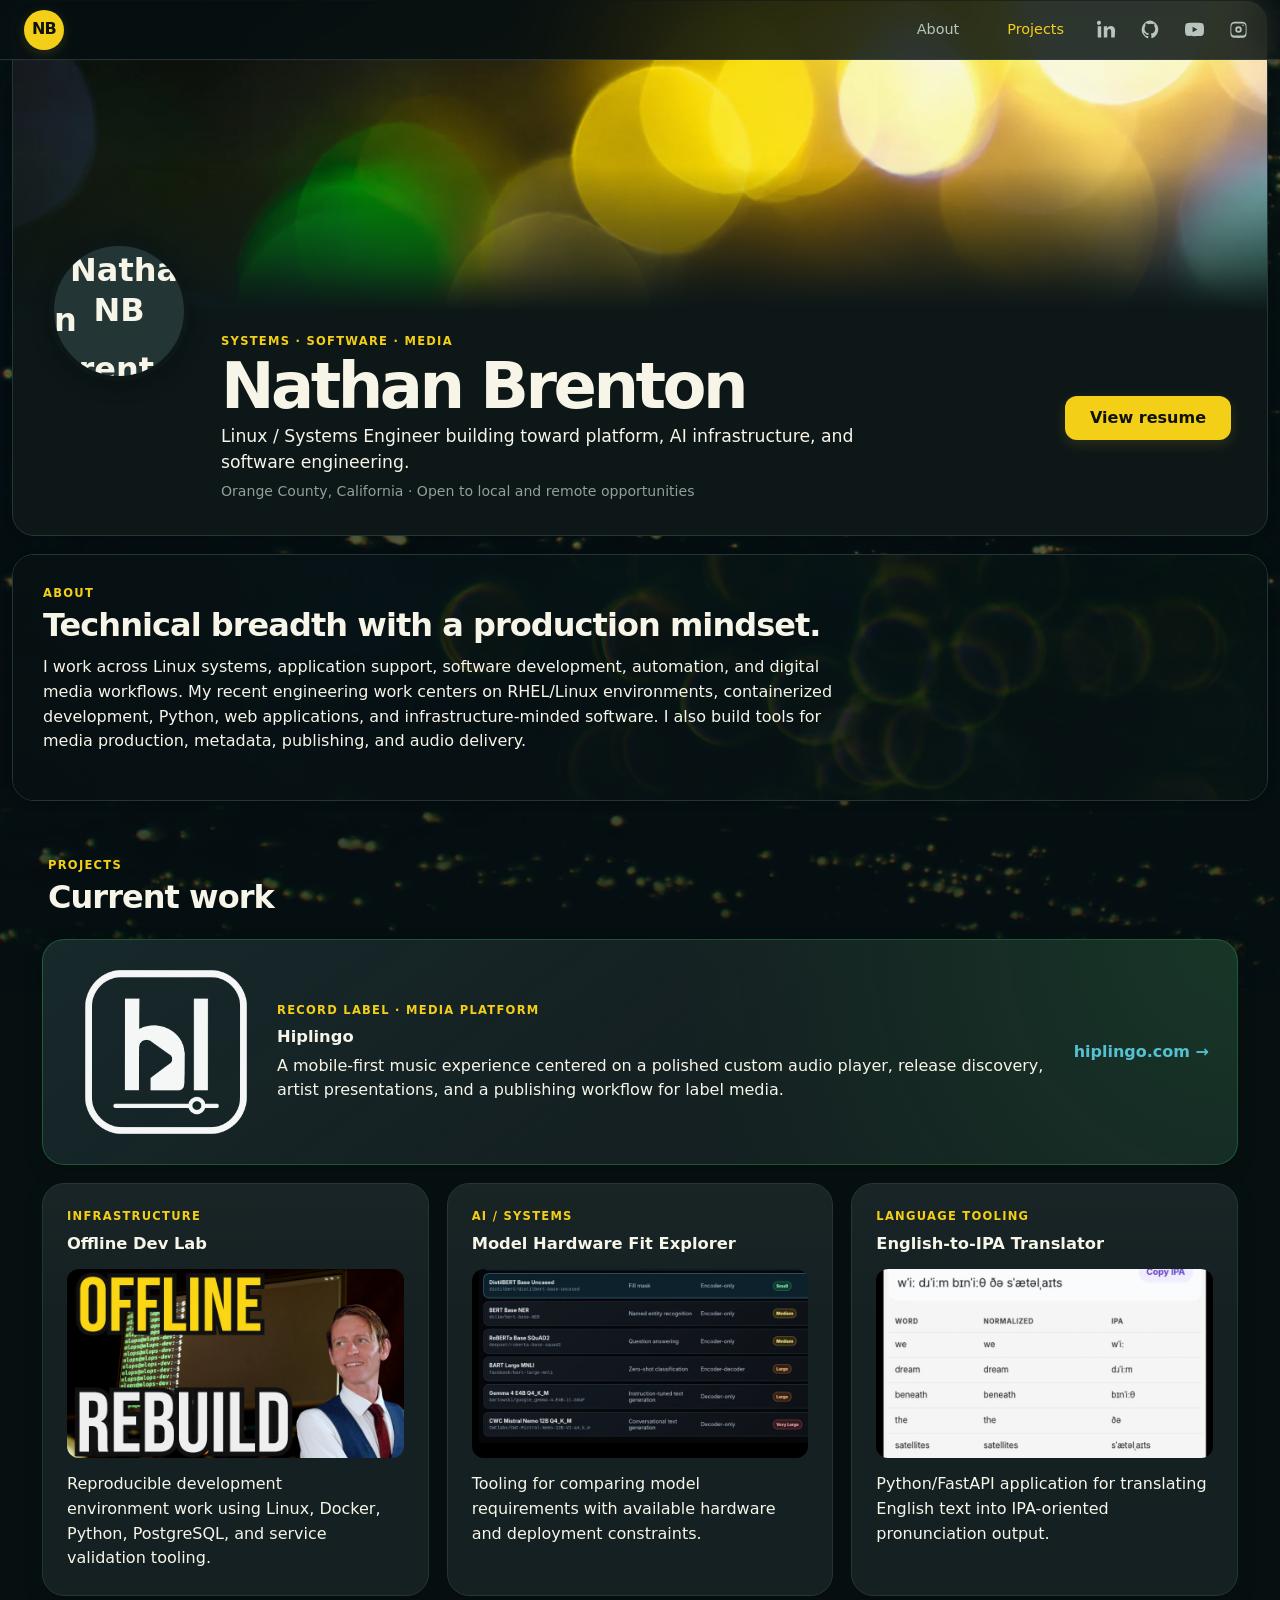
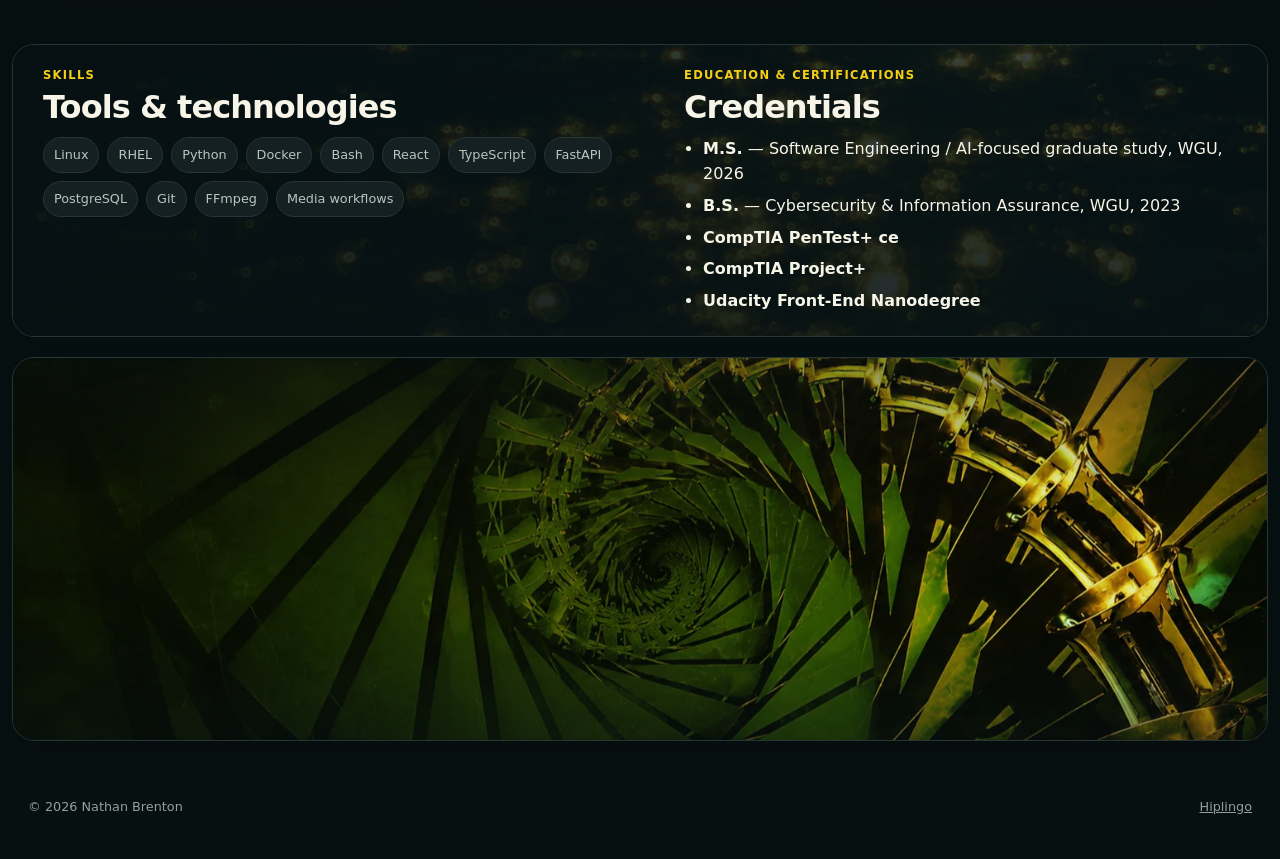
==== commit 783e3596: "feat: refine responsive parallax motion" ====
--- a/index.html
+++ b/index.html
@@ -13,8 +13,6 @@
   <meta property="og:url" content="https://nathanbrenton.com/" />
   <meta name="twitter:card" content="summary" />
   <title>Nathan Brenton</title>
-  <link rel="preload" as="image" href="./assets/banner-mobile.webp" media="(max-width: 1039px) and (orientation: portrait), (max-width: 1039px) and (orientation: landscape) and (min-height: 601px)" />
-  <link rel="preload" as="image" href="./assets/banner-desktop.webp" media="(min-width: 1040px), (orientation: landscape) and (max-height: 600px)" />
   <link rel="stylesheet" href="./styles.css" />
 </head>
 <body>
--- a/styles.css
+++ b/styles.css
@@ -382,7 +382,7 @@
 }
 
 .parallax-water-bokeh::before {
-  background-image: url('./assets/parallax/water-bokeh-mobile.webp');
+  background-image: url('./assets/parallax/skills-parallax-mobile.webp');
   background-position: center 50%;
 }
 
@@ -1218,9 +1218,9 @@
     inset: -12% 0;
     background-image: url('./assets/banner-desktop.webp');
     background-size: cover;
-    background-position: center 12%;
+    background-position: center calc(12% + var(--parallax-y, 0px));
     background-repeat: no-repeat;
-    transform: translate3d(0, var(--parallax-y, 0px), 0) scale(1.035);
+    transform: scale(1.035);
 
     -webkit-mask-image: linear-gradient(
       180deg,
@@ -1277,3 +1277,79 @@
   }
 }
 
+
+/* iOS portrait fix:
+   CSS masking causes physical-iPhone scroll hitching. */
+@media (max-width: 699px) and (orientation: portrait) {
+  .profile-card::before {
+    background-image: url('./assets/parallax/hero-parallax-mobile.webp');
+    background-position: center 32%;
+    -webkit-mask-image: none;
+    mask-image: none;
+  }
+}
+
+/* Tall stitched water master already provides genuine vertical overscan,
+   so avoid the generic extra zoom used by smaller parallax assets. */
+@media (max-width: 699px) and (orientation: portrait) {
+  .parallax-water-bokeh::before {
+    inset: -15% 0;
+    transform: translate3d(0, var(--parallax-y, 0px), 0);
+  }
+}
+
+/* Mobile portrait: keep the fixed page background on a stable viewport
+   so browser-chrome resizing does not change the background crop. */
+@media (max-width: 699px) and (orientation: portrait) {
+  body::before {
+    inset: auto;
+    top: 0;
+    left: 0;
+    width: 100vw;
+    height: 100lvh;
+
+    /*
+     * Keep the browser-chrome-stable 100lvh box, but restore subtle
+     * parallax. The fixed 1.12 overscan provides enough edge runway
+     * for the full-document portrait travel without exposing an edge.
+     */
+    transform: translate3d(0, var(--page-parallax-y, 0px), 0) scale(1.12);
+    transform-origin: center;
+    will-change: transform;
+  }
+}
+
+/* Mobile landscape: size the fixed page background from the stable large
+   viewport so browser-chrome resizing does not change the background crop. */
+@media (orientation: landscape) and (max-height: 600px) and (max-width: 950px) {
+  body::before {
+    inset: auto;
+    top: -18lvh;
+    left: -5lvw;
+    width: 110lvw;
+    height: 136lvh;
+    transform: translate3d(0, var(--page-parallax-y, 0px), 0) scale(1.06);
+  }
+}
+
+
+/* Desktop parallax runway and full-document page-water motion.
+   Keep this separate from the tuned mobile portrait/landscape treatments. */
+@media (min-width: 700px) and (min-height: 601px) {
+  body::before {
+    inset: -8vh -3vw;
+    transform:
+      translate3d(0, var(--page-parallax-y, 0px), 0)
+      scale(1.035);
+    will-change: transform;
+  }
+
+  /*
+   * Extra vertical image runway for the desktop hero.
+   * The existing desktop background image/crop rules still win;
+   * this only enlarges the movable pseudo-element.
+   */
+  .profile-card .banner::before {
+    inset: -18% 0;
+  }
+}
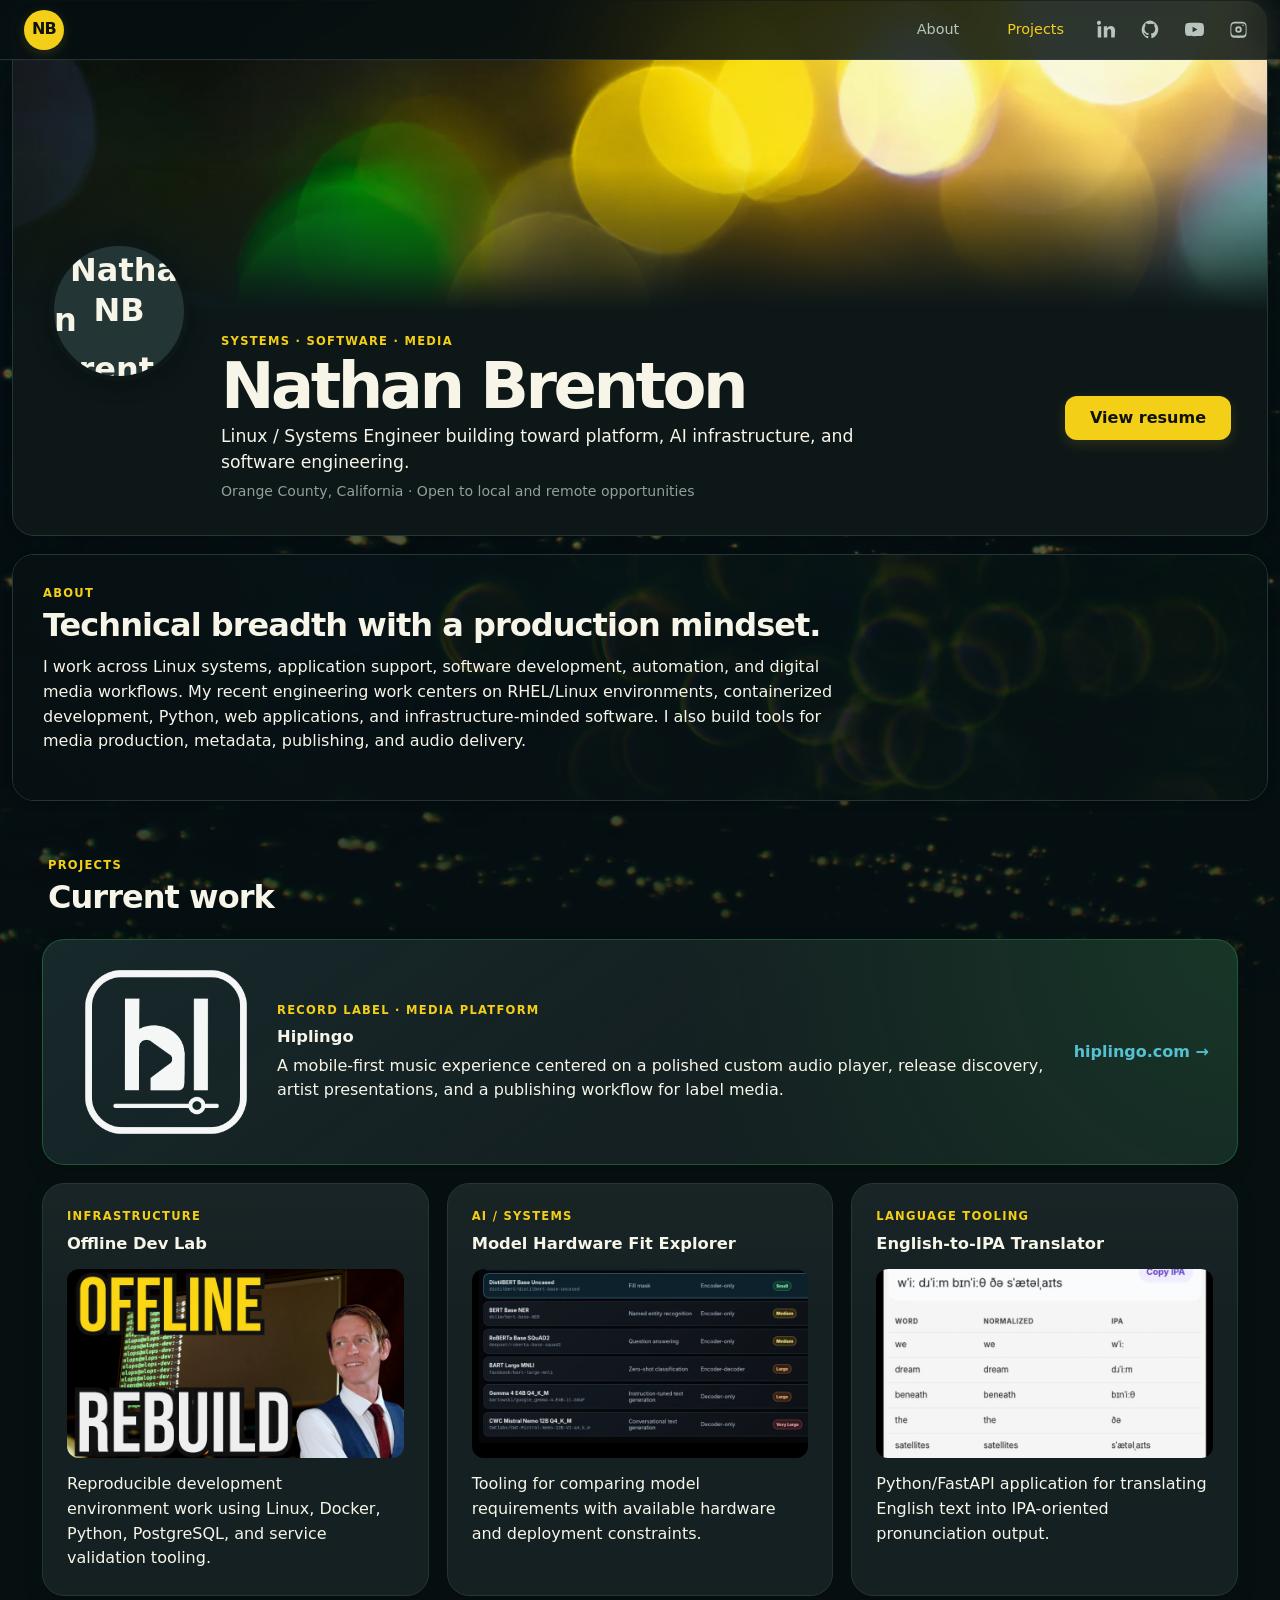
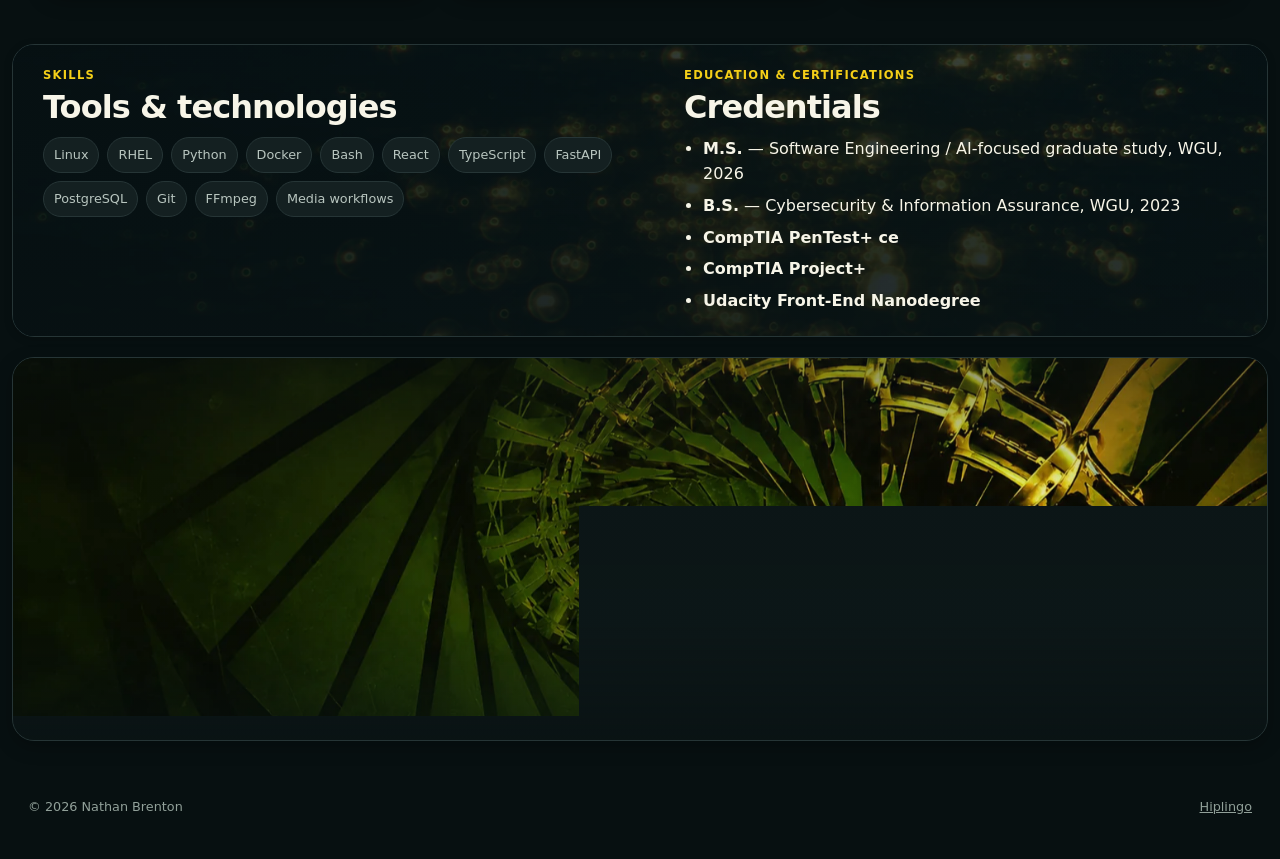
==== commit 2f80f9f7: "feat: add Nathan Brenton favicon assets" ====
--- a/index.html
+++ b/index.html
@@ -5,6 +5,10 @@
   <meta name="viewport" content="width=device-width, initial-scale=1" />
   <meta name="description" content="Nathan Brenton — systems, software, media, and AI-focused technologist. Resume, projects, and links." />
   <meta name="theme-color" content="#071011" />
+  <link rel="icon" href="/favicon.ico" sizes="any" />
+  <link rel="icon" type="image/png" sizes="16x16" href="/favicon-16x16.png" />
+  <link rel="icon" type="image/png" sizes="32x32" href="/favicon-32x32.png" />
+  <link rel="apple-touch-icon" sizes="180x180" href="/apple-touch-icon.png" />
   <meta name="color-scheme" content="dark" />
   <link rel="canonical" href="https://nathanbrenton.com/" />
   <meta property="og:type" content="website" />
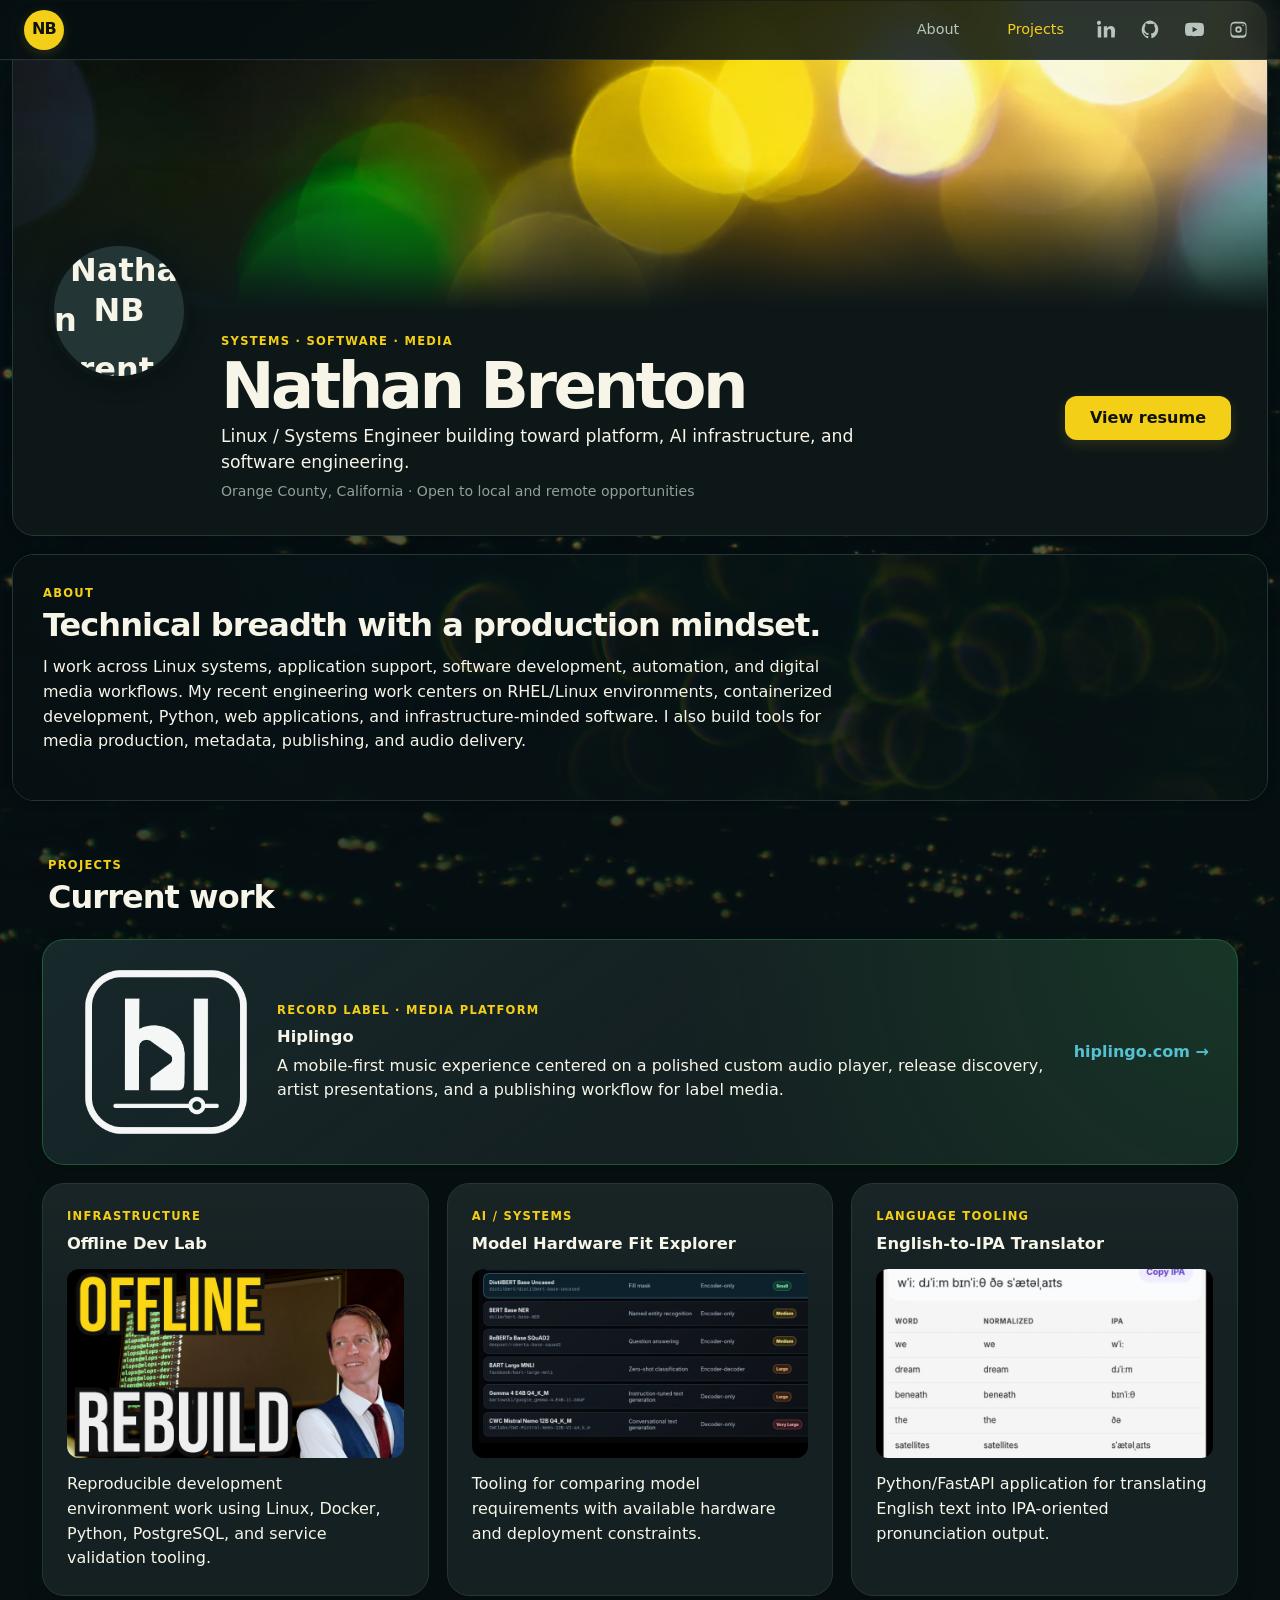
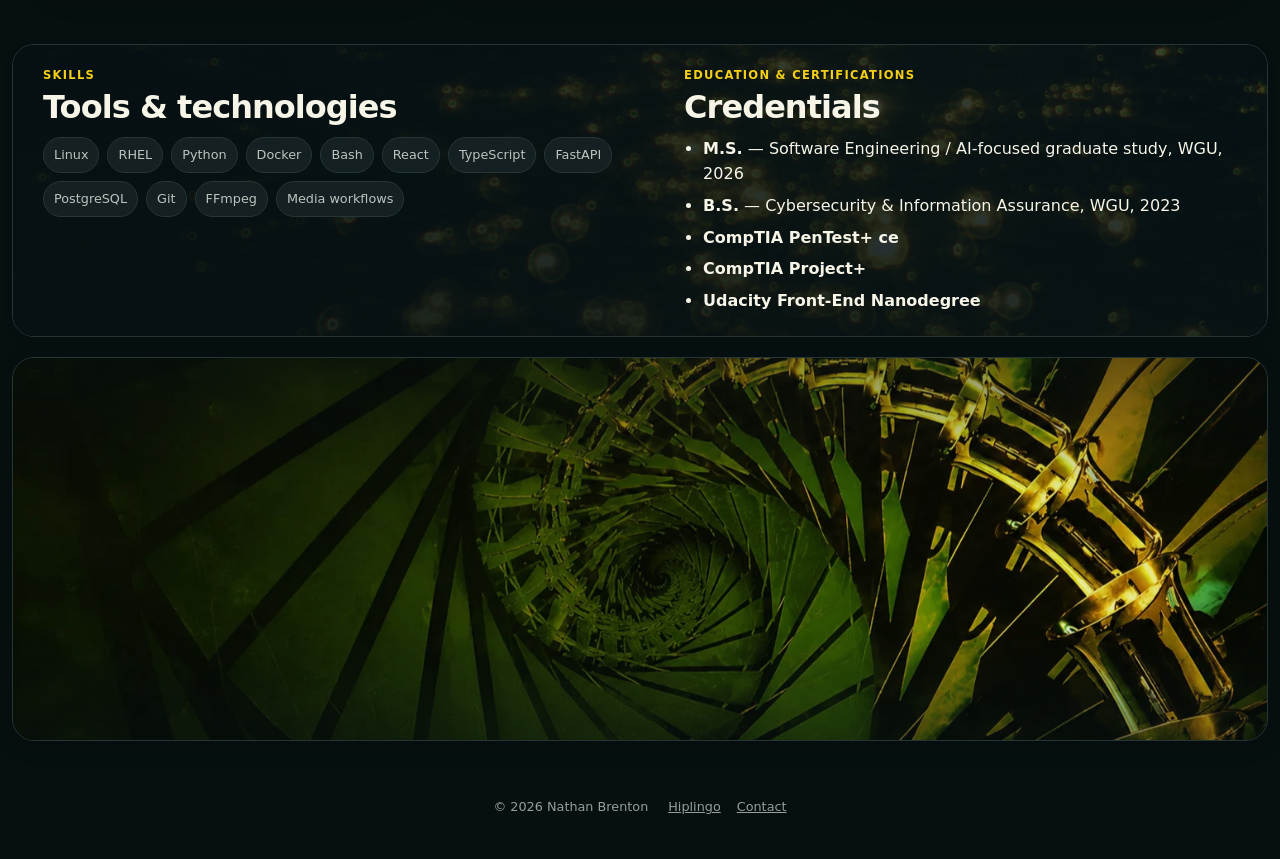
==== commit 800d0121: "content: add footer contact link Co-Authored-By: Claude Opus 5.5 <noreply@anthropic.com>" ====
--- a/index.html
+++ b/index.html
@@ -217,7 +217,10 @@
 
   <footer>
     <p>© <span id="year"></span> Nathan Brenton</p>
-    <a href="https://hiplingo.com">Hiplingo</a>
+    <div class="footer-links">
+      <a href="https://hiplingo.com">Hiplingo</a>
+      <a href="mailto:info@nathanbrenton.com">Contact</a>
+    </div>
   </footer>
 
   <script src="./site-data.js"></script>
--- a/styles.css
+++ b/styles.css
@@ -477,13 +477,17 @@
 
 footer {
   display: flex;
-  justify-content: space-between;
+  align-items: center;
+  justify-content: center;
+  flex-wrap: wrap;
   gap: 20px;
   padding: 0 4px 34px;
   color: var(--text-muted);
   font-size: .8rem;
+  text-align: center;
 }
 footer p { margin: 0; }
+.footer-links { display: flex; align-items: center; gap: 16px; }
 footer a { color: var(--text-muted); }
 footer a:hover { color: var(--text-primary); }
 
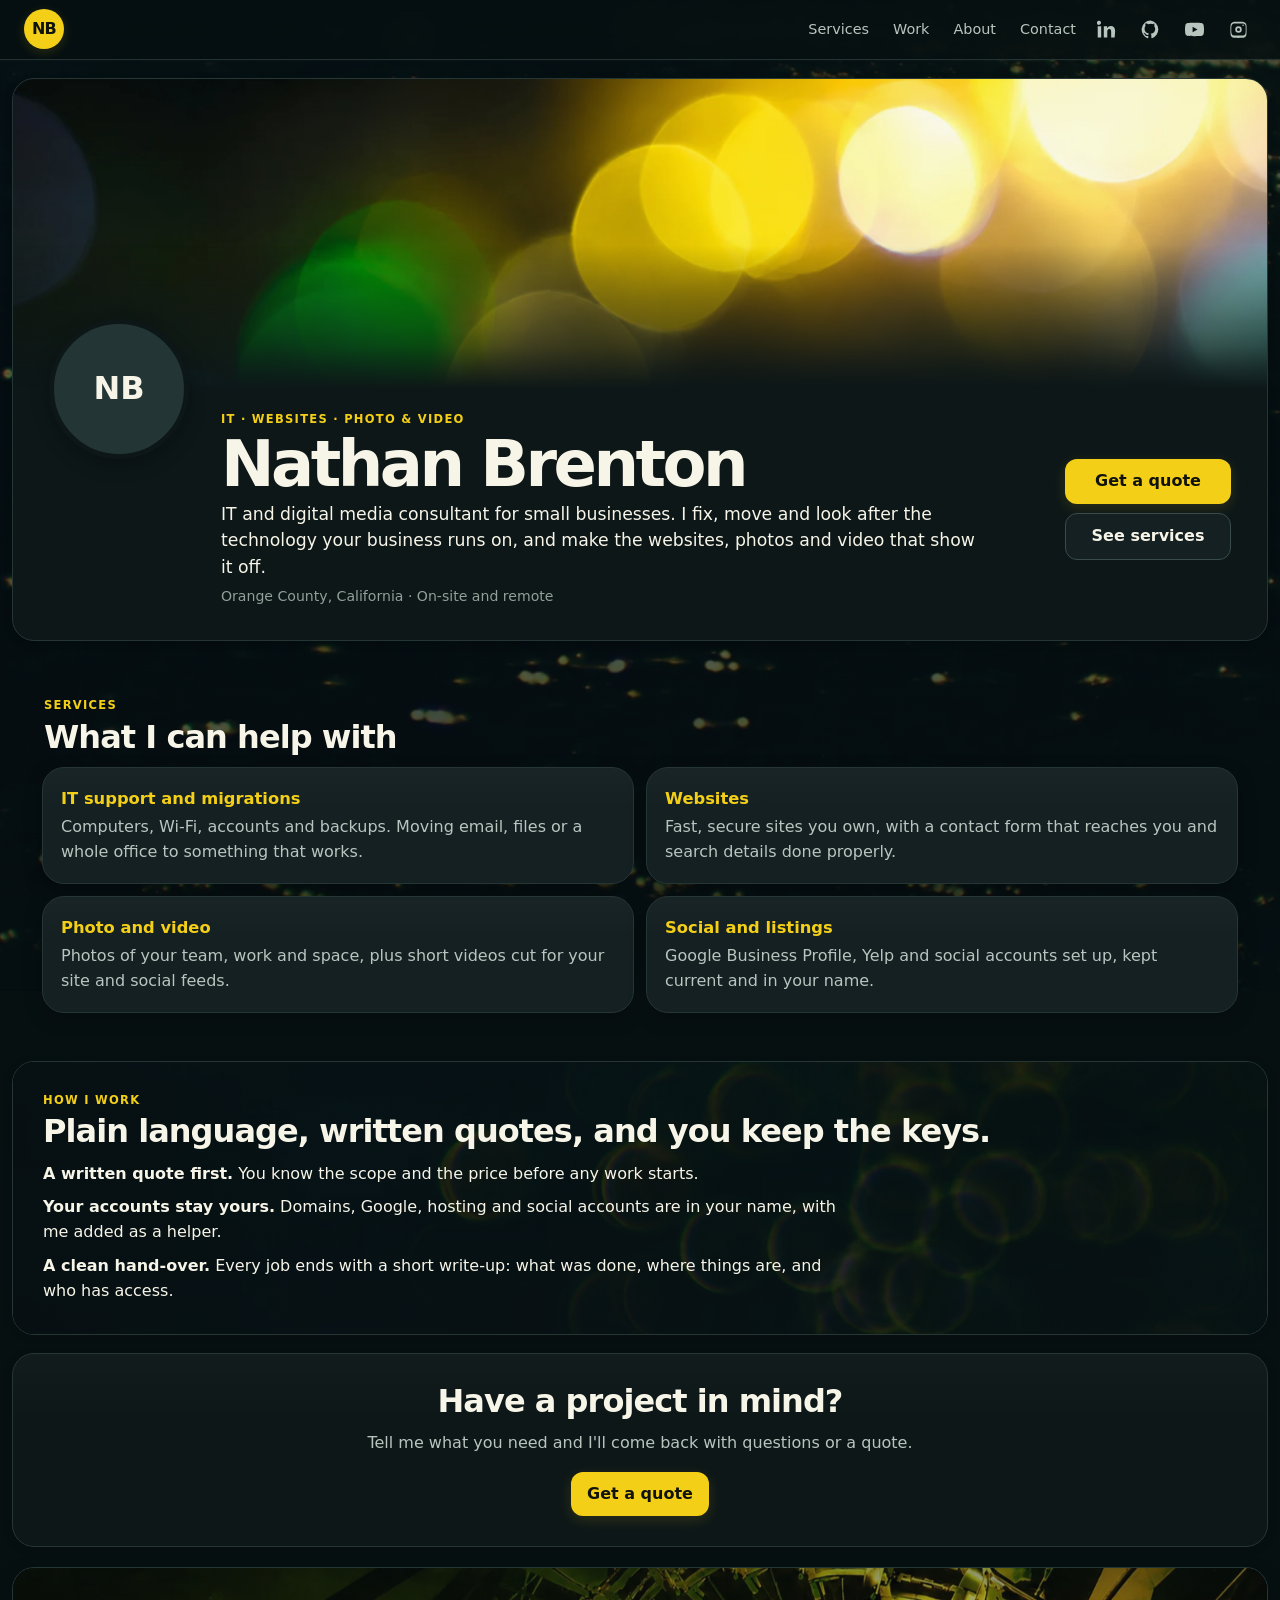
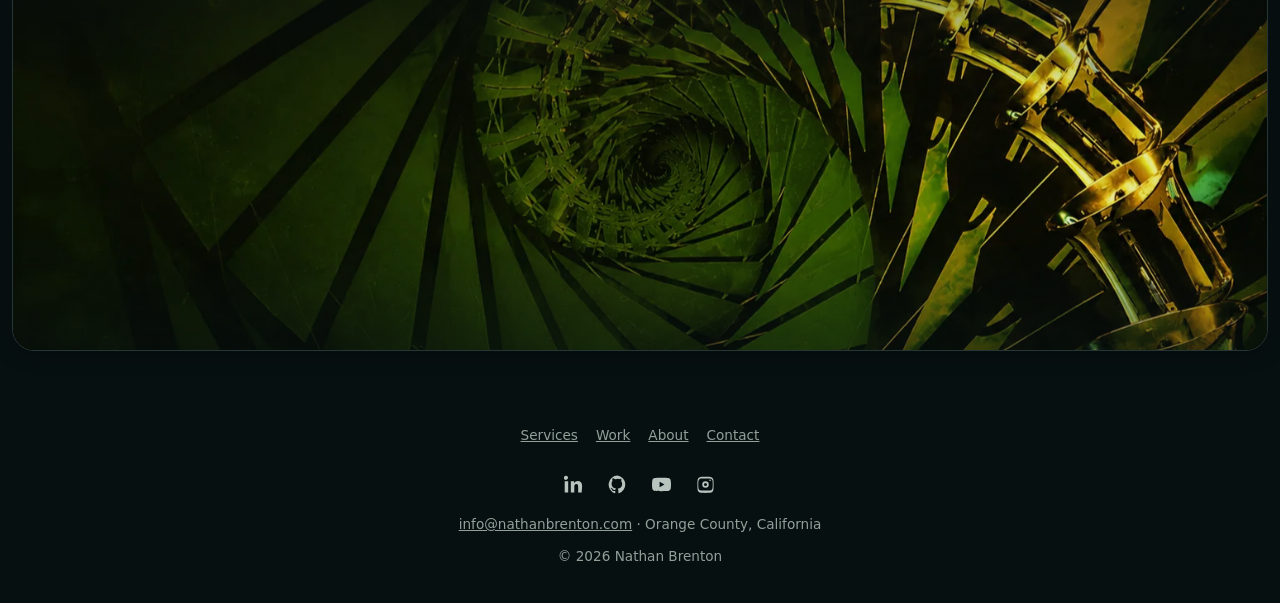
==== commit c19e99f5: "feat: multi-page consulting site draft Splits the one-page card into Home, Services, Work, About and" ====
--- a/index.html
+++ b/index.html
@@ -3,34 +3,36 @@
 <head>
   <meta charset="utf-8" />
   <meta name="viewport" content="width=device-width, initial-scale=1" />
-  <meta name="description" content="Nathan Brenton — systems, software, media, and AI-focused technologist. Resume, projects, and links." />
+  <title>Nathan Brenton · IT and Digital Media Consulting</title>
+  <meta name="description" content="IT support, migrations, websites, photo, video and listings for small businesses in Orange County, California." />
   <meta name="theme-color" content="#071011" />
+  <meta name="color-scheme" content="dark" />
+  <link rel="canonical" href="https://nathanbrenton.com/" />
   <link rel="icon" href="/favicon.ico" sizes="any" />
-  <link rel="icon" type="image/png" sizes="16x16" href="/favicon-16x16.png" />
   <link rel="icon" type="image/png" sizes="32x32" href="/favicon-32x32.png" />
   <link rel="apple-touch-icon" sizes="180x180" href="/apple-touch-icon.png" />
-  <meta name="color-scheme" content="dark" />
-  <link rel="canonical" href="https://nathanbrenton.com/" />
   <meta property="og:type" content="website" />
-  <meta property="og:title" content="Nathan Brenton" />
-  <meta property="og:description" content="Systems, software, media, and AI-focused technologist. Resume, projects, and links." />
+  <meta property="og:site_name" content="Nathan Brenton" />
+  <meta property="og:title" content="Nathan Brenton · IT and Digital Media Consulting" />
+  <meta property="og:description" content="IT support, migrations, websites, photo, video and listings for small businesses in Orange County, California." />
   <meta property="og:url" content="https://nathanbrenton.com/" />
   <meta name="twitter:card" content="summary" />
-  <title>Nathan Brenton</title>
-  <link rel="stylesheet" href="./styles.css" />
+  <link rel="stylesheet" href="/styles.css" />
+  <link rel="stylesheet" href="/pages.css" />
 </head>
 <body>
-  <a class="skip-link" href="#about">Skip to main content</a>
+  <a class="skip-link" href="#main">Skip to main content</a>
 
   <header class="site-header">
     <div class="site-header-inner">
-      <a class="brand" href="#top" aria-label="Nathan Brenton home">NB</a>
-      <nav class="top-nav" aria-label="Primary navigation">
-        <div class="section-nav">
-          <a href="#about">About</a>
-          <a href="#projects">Projects</a>
+      <a class="brand" href="/" aria-label="Nathan Brenton, home">NB</a>
+      <nav class="top-nav" aria-label="Main">
+        <div class="page-nav">
+          <a href="/services/">Services</a>
+          <a href="/work/">Work</a>
+          <a href="/about/">About</a>
+          <a href="/contact/">Contact</a>
         </div>
-
         <div class="social-nav" aria-label="Social links">
           <a href="https://www.youtube.com/@nathanbrenton" data-link="youtube" target="_blank" rel="me noreferrer noopener" aria-label="YouTube" title="YouTube">
             <svg viewBox="0 0 24 24" aria-hidden="true">
@@ -57,153 +59,94 @@
     </div>
   </header>
 
-  <main id="top">
+  <main id="main" class="home">
     <section class="profile-card card" aria-labelledby="profile-name">
       <div class="banner" data-parallax data-parallax-strength="0.17" aria-hidden="true"></div>
 
       <div class="profile-body">
-        <div class="avatar" aria-label="Nathan Brenton profile image">
+        <div class="avatar" aria-hidden="true">
           <span>NB</span>
-          <img src="./assets/profile.jpg" alt="Nathan Brenton" decoding="async" fetchpriority="high" />
+          <img src="/assets/profile.jpg" alt="" decoding="async" fetchpriority="high" />
         </div>
 
         <div class="profile-copy">
-          <p class="eyebrow">Systems · Software · Media</p>
+          <p class="eyebrow">IT · Websites · Photo &amp; Video</p>
           <h1 id="profile-name">Nathan Brenton</h1>
-          <p class="headline">Linux / Systems Engineer building toward platform, AI infrastructure, and software engineering.</p>
-          <p class="location">Orange County, California · Open to local and remote opportunities</p>
+          <p class="headline">IT and digital media consultant for small businesses. I fix, move and look after the technology your business runs on, and make the websites, photos and video that show it off.</p>
+          <p class="location">Orange County, California · On-site and remote</p>
         </div>
 
         <div class="primary-actions">
-          <a class="button button-primary" href="./resume/Nathan-Brenton-Resume.pdf">View resume</a>
+          <a class="button button-primary" href="/contact/">Get a quote</a>
+          <a class="button button-secondary" href="/services/">See services</a>
           <div class="hero-social-nav" aria-label="Social links">
             <a href="https://www.youtube.com/@nathanbrenton" data-link="youtube" target="_blank" rel="me noreferrer noopener" aria-label="YouTube" title="YouTube">
-              <svg viewBox="0 0 24 24" aria-hidden="true">
-                <path d="M23.5 6.2a3 3 0 0 0-2.1-2.1C19.5 3.6 12 3.6 12 3.6s-7.5 0-9.4.5A3 3 0 0 0 .5 6.2 31 31 0 0 0 0 12a31 31 0 0 0 .5 5.8 3 3 0 0 0 2.1 2.1c1.9.5 9.4.5 9.4.5s7.5 0 9.4-.5a3 3 0 0 0 2.1-2.1A31 31 0 0 0 24 12a31 31 0 0 0-.5-5.8ZM9.6 15.6V8.4l6.2 3.6-6.2 3.6Z"/>
-              </svg>
-            </a>
-            <a href="https://github.com/nathanbrenton" data-link="github" target="_blank" rel="me noreferrer noopener" aria-label="GitHub" title="GitHub">
-              <svg viewBox="0 0 24 24" aria-hidden="true">
-                <path d="M12 .7A11.5 11.5 0 0 0 8.4 23c.6.1.8-.3.8-.6v-2.2c-3.4.7-4.1-1.4-4.1-1.4-.6-1.4-1.4-1.8-1.4-1.8-1.1-.8.1-.8.1-.8 1.2.1 1.9 1.3 1.9 1.3 1.1 1.9 2.9 1.3 3.6 1 .1-.8.4-1.3.8-1.6-2.7-.3-5.6-1.4-5.6-6.1 0-1.3.5-2.5 1.2-3.4-.1-.3-.5-1.6.1-3.4 0 0 1-.3 3.5 1.3a12 12 0 0 1 6.4 0C15.6 4.1 16.6 4.4 16.6 4.4c.6 1.8.2 3.1.1 3.4.8.9 1.2 2.1 1.2 3.4 0 4.7-2.9 5.8-5.6 6.1.4.4.8 1.1.8 2.2v2.9c0 .3.2.7.8.6A11.5 11.5 0 0 0 12 .7Z"/>
-              </svg>
-            </a>
-            <a href="https://www.linkedin.com/in/nathanbrenton" data-link="linkedin" target="_blank" rel="me noreferrer noopener" aria-label="LinkedIn" title="LinkedIn">
-              <svg viewBox="0 0 24 24" aria-hidden="true">
-                <path d="M5.3 7.8H.9V22h4.4V7.8ZM3.1 1A2.6 2.6 0 1 0 3 6.1 2.6 2.6 0 0 0 3.1 1ZM22.9 13.9c0-4.3-2.3-6.3-5.3-6.3a5.2 5.2 0 0 0-4.7 2.6h-.1V7.8H8.6V22H13v-7c0-1.8.3-3.6 2.6-3.6 2.2 0 2.3 2.1 2.3 3.7V22h4.4l.6-8.1Z"/>
-              </svg>
-            </a>
-            <a href="https://www.instagram.com/conceptgoretex/" data-link="instagram" target="_blank" rel="me noreferrer noopener" aria-label="Instagram" title="Instagram">
-              <svg viewBox="0 0 24 24" aria-hidden="true">
-                <path d="M12 2.2c3.2 0 3.6 0 4.9.1 1.2.1 1.8.2 2.2.4a4.4 4.4 0 0 1 1.6 1c.5.5.8 1 1 1.6.2.4.3 1 .4 2.2.1 1.3.1 1.7.1 4.9s0 3.6-.1 4.9c-.1 1.2-.2 1.8-.4 2.2a4.4 4.4 0 0 1-1 1.6c-.5.5-1 .8-1.6 1-.4.2-1 .3-2.2.4-1.3.1-1.7.1-4.9.1s-3.6 0-4.9-.1c-1.2-.1-1.8-.2-2.2-.4a4.4 4.4 0 0 1-1.6-1 4.4 4.4 0 0 1-1-1.6c-.2-.4-.3-1-.4-2.2-.1-1.3-.1-1.7-.1-4.9s0-3.6.1-4.9c.1-1.2.2-1.8.4-2.2a4.4 4.4 0 0 1 1-1.6 4.4 4.4 0 0 1 1.6-1c.4-.2 1-.3 2.2-.4C8.4 2.2 8.8 2.2 12 2.2Zm0 2.2c-3.1 0-3.5 0-4.7.1-1.1 0-1.6.2-2 .3-.5.2-.8.4-1.2.8-.4.4-.6.7-.8 1.2-.1.4-.3.9-.3 2C2.9 9.9 2.9 10.3 2.9 12s0 2.1.1 3.3c0 1.1.2 1.6.3 2 .2.5.4.8.8 1.2.4.4.7.6 1.2.8.4.1.9.3 2 .3 1.2.1 1.6.1 4.7.1s3.5 0 4.7-.1c1.1 0 1.6-.2 2-.3.5-.2.8-.4 1.2-.8.4-.4.6-.7.8-1.2.1-.4.3-.9.3-2 .1-1.2.1-1.6.1-3.3s0-2.1-.1-3.3c0-1.1-.2-1.6-.3-2-.2-.5-.4-.8-.8-1.2-.4-.4-.7-.6-1.2-.8-.4-.1-.9-.3-2-.3-1.2-.1-1.6-.1-4.7-.1Zm0 3.5a4.1 4.1 0 1 1 0 8.2 4.1 4.1 0 0 1 0-8.2Zm0 6a1.9 1.9 0 1 0 0-3.8 1.9 1.9 0 0 0 0 3.8Zm5.8-6.3a1 1 0 1 1 0-2 1 1 0 0 1 0 2Z"/>
-              </svg>
-            </a>
+            <svg viewBox="0 0 24 24" aria-hidden="true">
+              <path d="M23.5 6.2a3 3 0 0 0-2.1-2.1C19.5 3.6 12 3.6 12 3.6s-7.5 0-9.4.5A3 3 0 0 0 .5 6.2 31 31 0 0 0 0 12a31 31 0 0 0 .5 5.8 3 3 0 0 0 2.1 2.1c1.9.5 9.4.5 9.4.5s7.5 0 9.4-.5a3 3 0 0 0 2.1-2.1A31 31 0 0 0 24 12a31 31 0 0 0-.5-5.8ZM9.6 15.6V8.4l6.2 3.6-6.2 3.6Z"/>
+            </svg>
+          </a>
+          <a href="https://github.com/nathanbrenton" data-link="github" target="_blank" rel="me noreferrer noopener" aria-label="GitHub" title="GitHub">
+            <svg viewBox="0 0 24 24" aria-hidden="true">
+              <path d="M12 .7A11.5 11.5 0 0 0 8.4 23c.6.1.8-.3.8-.6v-2.2c-3.4.7-4.1-1.4-4.1-1.4-.6-1.4-1.4-1.8-1.4-1.8-1.1-.8.1-.8.1-.8 1.2.1 1.9 1.3 1.9 1.3 1.1 1.9 2.9 1.3 3.6 1 .1-.8.4-1.3.8-1.6-2.7-.3-5.6-1.4-5.6-6.1 0-1.3.5-2.5 1.2-3.4-.1-.3-.5-1.6.1-3.4 0 0 1-.3 3.5 1.3a12 12 0 0 1 6.4 0C15.6 4.1 16.6 4.4 16.6 4.4c.6 1.8.2 3.1.1 3.4.8.9 1.2 2.1 1.2 3.4 0 4.7-2.9 5.8-5.6 6.1.4.4.8 1.1.8 2.2v2.9c0 .3.2.7.8.6A11.5 11.5 0 0 0 12 .7Z"/>
+            </svg>
+          </a>
+          <a href="https://www.linkedin.com/in/nathanbrenton" data-link="linkedin" target="_blank" rel="me noreferrer noopener" aria-label="LinkedIn" title="LinkedIn">
+            <svg viewBox="0 0 24 24" aria-hidden="true">
+              <path d="M5.3 7.8H.9V22h4.4V7.8ZM3.1 1A2.6 2.6 0 1 0 3 6.1 2.6 2.6 0 0 0 3.1 1ZM22.9 13.9c0-4.3-2.3-6.3-5.3-6.3a5.2 5.2 0 0 0-4.7 2.6h-.1V7.8H8.6V22H13v-7c0-1.8.3-3.6 2.6-3.6 2.2 0 2.3 2.1 2.3 3.7V22h4.4l.6-8.1Z"/>
+            </svg>
+          </a>
+          <a href="https://www.instagram.com/conceptgoretex/" data-link="instagram" target="_blank" rel="me noreferrer noopener" aria-label="Instagram" title="Instagram">
+            <svg viewBox="0 0 24 24" aria-hidden="true">
+              <path d="M12 2.2c3.2 0 3.6 0 4.9.1 1.2.1 1.8.2 2.2.4a4.4 4.4 0 0 1 1.6 1c.5.5.8 1 1 1.6.2.4.3 1 .4 2.2.1 1.3.1 1.7.1 4.9s0 3.6-.1 4.9c-.1 1.2-.2 1.8-.4 2.2a4.4 4.4 0 0 1-1 1.6c-.5.5-1 .8-1.6 1-.4.2-1 .3-2.2.4-1.3.1-1.7.1-4.9.1s-3.6 0-4.9-.1c-1.2-.1-1.8-.2-2.2-.4a4.4 4.4 0 0 1-1.6-1 4.4 4.4 0 0 1-1-1.6c-.2-.4-.3-1-.4-2.2-.1-1.3-.1-1.7-.1-4.9s0-3.6.1-4.9c.1-1.2.2-1.8.4-2.2a4.4 4.4 0 0 1 1-1.6 4.4 4.4 0 0 1 1.6-1c.4-.2 1-.3 2.2-.4C8.4 2.2 8.8 2.2 12 2.2Zm0 2.2c-3.1 0-3.5 0-4.7.1-1.1 0-1.6.2-2 .3-.5.2-.8.4-1.2.8-.4.4-.6.7-.8 1.2-.1.4-.3.9-.3 2C2.9 9.9 2.9 10.3 2.9 12s0 2.1.1 3.3c0 1.1.2 1.6.3 2 .2.5.4.8.8 1.2.4.4.7.6 1.2.8.4.1.9.3 2 .3 1.2.1 1.6.1 4.7.1s3.5 0 4.7-.1c1.1 0 1.6-.2 2-.3.5-.2.8-.4 1.2-.8.4-.4.6-.7.8-1.2.1-.4.3-.9.3-2 .1-1.2.1-1.6.1-3.3s0-2.1-.1-3.3c0-1.1-.2-1.6-.3-2-.2-.5-.4-.8-.8-1.2-.4-.4-.7-.6-1.2-.8-.4-.1-.9-.3-2-.3-1.2-.1-1.6-.1-4.7-.1Zm0 3.5a4.1 4.1 0 1 1 0 8.2 4.1 4.1 0 0 1 0-8.2Zm0 6a1.9 1.9 0 1 0 0-3.8 1.9 1.9 0 0 0 0 3.8Zm5.8-6.3a1 1 0 1 1 0-2 1 1 0 0 1 0 2Z"/>
+            </svg>
+          </a>
           </div>
         </div>
       </div>
     </section>
 
-    <section id="about" class="card section-card parallax-card parallax-bokeh-trail" data-parallax data-parallax-strength="0.15">
-      <div class="section-heading">
-        <p class="eyebrow">About</p>
-        <h2>Technical breadth with a production mindset.</h2>
-      </div>
-      <p>
-        I work across Linux systems, application support, software development, automation, and digital media workflows.
-        My recent engineering work centers on RHEL/Linux environments, containerized development, Python, web applications,
-        and infrastructure-minded software. I also build tools for media production, metadata, publishing, and audio delivery.
-      </p>
-    </section>
-
-    <section id="projects" class="section-card">
+    <section class="section-card" aria-labelledby="services-title">
       <div class="section-heading section-heading-outside">
-        <p class="eyebrow">Projects</p>
-        <h2>Current work</h2>
+        <p class="eyebrow">Services</p>
+        <h2 id="services-title">What I can help with</h2>
       </div>
 
-      <div class="project-grid">
-        <article class="project-card project-featured">
-          <img class="project-logo" src="./assets/brands/hiplingo-logo-white.webp" alt="" aria-hidden="true" loading="lazy" decoding="async" />
-          <div>
-            <p class="eyebrow">Record label · media platform</p>
-            <h3>Hiplingo</h3>
-            <p>A mobile-first music experience centered on a polished custom audio player, release discovery, artist presentations, and a publishing workflow for label media.</p>
-          </div>
-          <a class="text-link" href="https://hiplingo.com">hiplingo.com →</a>
-        </article>
-
-        <article class="project-card">
-          <p class="eyebrow">Infrastructure</p>
-          <h3><a class="project-card__title-link" href="https://github.com/nathanbrenton/offline-dev-lab" target="_blank" rel="noreferrer noopener">Offline Dev Lab</a></h3>
-          <a class="project-card__image-link" href="https://github.com/nathanbrenton/offline-dev-lab" target="_blank" rel="noreferrer noopener" aria-label="View Offline Dev Lab on GitHub">
-            <img
-              class="project-card__image"
-              src="./assets/projects/offline-devlab.webp"
-            alt="Offline Dev Lab project screenshot"
-            loading="lazy"
-              decoding="async"
-            />
-          </a>
-          <p>Reproducible development environment work using Linux, Docker, Python, PostgreSQL, and service validation tooling.</p>
-        </article>
-
-        <article class="project-card">
-          <p class="eyebrow">AI / systems</p>
-                    <h3><a class="project-card__title-link" href="https://github.com/nathanbrenton/model-hardware-fit-explorer" target="_blank" rel="noreferrer noopener">Model Hardware Fit Explorer</a></h3>
-          <a class="project-card__image-link" href="https://github.com/nathanbrenton/model-hardware-fit-explorer" target="_blank" rel="noreferrer noopener" aria-label="View project on GitHub">
-            <img
-              class="project-card__image"
-              src="./assets/projects/model-hardware-fit-explorer.webp"
-            alt="Model Hardware Fit Explorer project screenshot"
-            loading="lazy"
-              decoding="async"
-            />
-          </a>
-          <p>Tooling for comparing model requirements with available hardware and deployment constraints.</p>
-        </article>
-
-        <article class="project-card">
-          <p class="eyebrow">Language tooling</p>
-                    <h3><a class="project-card__title-link" href="https://github.com/nathanbrenton/english-ipa-translator" target="_blank" rel="noreferrer noopener">English-to-IPA Translator</a></h3>
-          <a class="project-card__image-link" href="https://github.com/nathanbrenton/english-ipa-translator" target="_blank" rel="noreferrer noopener" aria-label="View project on GitHub">
-            <img
-              class="project-card__image"
-              src="./assets/projects/english-to-ipa-translator.webp"
-            alt="English-to-IPA Translator project screenshot"
-            loading="lazy"
-              decoding="async"
-            />
-          </a>
-          <p>Python/FastAPI application for translating English text into IPA-oriented pronunciation output.</p>
-        </article>
+      <div class="service-grid">
+        <a class="service-card" href="/services/#it">
+          <h3>IT support and migrations</h3>
+          <p>Computers, Wi-Fi, accounts and backups. Moving email, files or a whole office to something that works.</p>
+        </a>
+        <a class="service-card" href="/services/#websites">
+          <h3>Websites</h3>
+          <p>Fast, secure sites you own, with a contact form that reaches you and search details done properly.</p>
+        </a>
+        <a class="service-card" href="/services/#photo-video">
+          <h3>Photo and video</h3>
+          <p>Photos of your team, work and space, plus short videos cut for your site and social feeds.</p>
+        </a>
+        <a class="service-card" href="/services/#social-listings">
+          <h3>Social and listings</h3>
+          <p>Google Business Profile, Yelp and social accounts set up, kept current and in your name.</p>
+        </a>
       </div>
     </section>
 
-    <section class="card section-card split-section parallax-card parallax-water-bokeh" data-parallax data-parallax-strength="0.12">
-      <div>
-        <div class="section-heading">
-          <p class="eyebrow">Skills</p>
-          <h2>Tools & technologies</h2>
-        </div>
-        <div class="chip-list" aria-label="Skills">
-          <span>Linux</span><span>RHEL</span><span>Python</span><span>Docker</span><span>Bash</span>
-          <span>React</span><span>TypeScript</span><span>FastAPI</span><span>PostgreSQL</span>
-          <span>Git</span><span>FFmpeg</span><span>Media workflows</span>
-        </div>
+    <section class="card section-card parallax-card parallax-bokeh-trail" data-parallax data-parallax-strength="0.15" aria-labelledby="how-title">
+      <div class="section-heading">
+        <p class="eyebrow">How I work</p>
+        <h2 id="how-title">Plain language, written quotes, and you keep the keys.</h2>
       </div>
+      <ul class="point-list">
+        <li><strong>A written quote first.</strong> You know the scope and the price before any work starts.</li>
+        <li><strong>Your accounts stay yours.</strong> Domains, Google, hosting and social accounts are in your name, with me added as a helper.</li>
+        <li><strong>A clean hand-over.</strong> Every job ends with a short write-up: what was done, where things are, and who has access.</li>
+      </ul>
+    </section>
 
-      <div class="credentials">
-        <div class="section-heading">
-          <p class="eyebrow">Education & certifications</p>
-          <h2>Credentials</h2>
-        </div>
-        <ul>
-          <li><strong>M.S.</strong> — Software Engineering / AI-focused graduate study, WGU, 2026</li>
-          <li><strong>B.S.</strong> — Cybersecurity & Information Assurance, WGU, 2023</li>
-          <li><strong>CompTIA PenTest+ ce</strong></li>
-          <li><strong>CompTIA Project+</strong></li>
-          <li><strong>Udacity Front-End Nanodegree</strong></li>
-        </ul>
-      </div>
+    <section class="section-card cta-card card" aria-labelledby="cta-title">
+      <h2 id="cta-title">Have a project in mind?</h2>
+      <p>Tell me what you need and I'll come back with questions or a quote.</p>
+      <a class="button button-primary" href="/contact/">Get a quote</a>
     </section>
 
     <section
@@ -212,18 +155,42 @@
       data-parallax-strength="0.10"
       aria-hidden="true"
     ></section>
-
   </main>
 
-  <footer>
+  <footer class="site-footer">
+    <nav class="footer-nav" aria-label="Footer">
+      <a href="/services/">Services</a>
+      <a href="/work/">Work</a>
+      <a href="/about/">About</a>
+      <a href="/contact/">Contact</a>
+    </nav>
+    <div class="social-nav footer-social" aria-label="Social links">
+      <a href="https://www.youtube.com/@nathanbrenton" data-link="youtube" target="_blank" rel="me noreferrer noopener" aria-label="YouTube" title="YouTube">
+            <svg viewBox="0 0 24 24" aria-hidden="true">
+              <path d="M23.5 6.2a3 3 0 0 0-2.1-2.1C19.5 3.6 12 3.6 12 3.6s-7.5 0-9.4.5A3 3 0 0 0 .5 6.2 31 31 0 0 0 0 12a31 31 0 0 0 .5 5.8 3 3 0 0 0 2.1 2.1c1.9.5 9.4.5 9.4.5s7.5 0 9.4-.5a3 3 0 0 0 2.1-2.1A31 31 0 0 0 24 12a31 31 0 0 0-.5-5.8ZM9.6 15.6V8.4l6.2 3.6-6.2 3.6Z"/>
+            </svg>
+          </a>
+          <a href="https://github.com/nathanbrenton" data-link="github" target="_blank" rel="me noreferrer noopener" aria-label="GitHub" title="GitHub">
+            <svg viewBox="0 0 24 24" aria-hidden="true">
+              <path d="M12 .7A11.5 11.5 0 0 0 8.4 23c.6.1.8-.3.8-.6v-2.2c-3.4.7-4.1-1.4-4.1-1.4-.6-1.4-1.4-1.8-1.4-1.8-1.1-.8.1-.8.1-.8 1.2.1 1.9 1.3 1.9 1.3 1.1 1.9 2.9 1.3 3.6 1 .1-.8.4-1.3.8-1.6-2.7-.3-5.6-1.4-5.6-6.1 0-1.3.5-2.5 1.2-3.4-.1-.3-.5-1.6.1-3.4 0 0 1-.3 3.5 1.3a12 12 0 0 1 6.4 0C15.6 4.1 16.6 4.4 16.6 4.4c.6 1.8.2 3.1.1 3.4.8.9 1.2 2.1 1.2 3.4 0 4.7-2.9 5.8-5.6 6.1.4.4.8 1.1.8 2.2v2.9c0 .3.2.7.8.6A11.5 11.5 0 0 0 12 .7Z"/>
+            </svg>
+          </a>
+          <a href="https://www.linkedin.com/in/nathanbrenton" data-link="linkedin" target="_blank" rel="me noreferrer noopener" aria-label="LinkedIn" title="LinkedIn">
+            <svg viewBox="0 0 24 24" aria-hidden="true">
+              <path d="M5.3 7.8H.9V22h4.4V7.8ZM3.1 1A2.6 2.6 0 1 0 3 6.1 2.6 2.6 0 0 0 3.1 1ZM22.9 13.9c0-4.3-2.3-6.3-5.3-6.3a5.2 5.2 0 0 0-4.7 2.6h-.1V7.8H8.6V22H13v-7c0-1.8.3-3.6 2.6-3.6 2.2 0 2.3 2.1 2.3 3.7V22h4.4l.6-8.1Z"/>
+            </svg>
+          </a>
+          <a href="https://www.instagram.com/conceptgoretex/" data-link="instagram" target="_blank" rel="me noreferrer noopener" aria-label="Instagram" title="Instagram">
+            <svg viewBox="0 0 24 24" aria-hidden="true">
+              <path d="M12 2.2c3.2 0 3.6 0 4.9.1 1.2.1 1.8.2 2.2.4a4.4 4.4 0 0 1 1.6 1c.5.5.8 1 1 1.6.2.4.3 1 .4 2.2.1 1.3.1 1.7.1 4.9s0 3.6-.1 4.9c-.1 1.2-.2 1.8-.4 2.2a4.4 4.4 0 0 1-1 1.6c-.5.5-1 .8-1.6 1-.4.2-1 .3-2.2.4-1.3.1-1.7.1-4.9.1s-3.6 0-4.9-.1c-1.2-.1-1.8-.2-2.2-.4a4.4 4.4 0 0 1-1.6-1 4.4 4.4 0 0 1-1-1.6c-.2-.4-.3-1-.4-2.2-.1-1.3-.1-1.7-.1-4.9s0-3.6.1-4.9c.1-1.2.2-1.8.4-2.2a4.4 4.4 0 0 1 1-1.6 4.4 4.4 0 0 1 1.6-1c.4-.2 1-.3 2.2-.4C8.4 2.2 8.8 2.2 12 2.2Zm0 2.2c-3.1 0-3.5 0-4.7.1-1.1 0-1.6.2-2 .3-.5.2-.8.4-1.2.8-.4.4-.6.7-.8 1.2-.1.4-.3.9-.3 2C2.9 9.9 2.9 10.3 2.9 12s0 2.1.1 3.3c0 1.1.2 1.6.3 2 .2.5.4.8.8 1.2.4.4.7.6 1.2.8.4.1.9.3 2 .3 1.2.1 1.6.1 4.7.1s3.5 0 4.7-.1c1.1 0 1.6-.2 2-.3.5-.2.8-.4 1.2-.8.4-.4.6-.7.8-1.2.1-.4.3-.9.3-2 .1-1.2.1-1.6.1-3.3s0-2.1-.1-3.3c0-1.1-.2-1.6-.3-2-.2-.5-.4-.8-.8-1.2-.4-.4-.7-.6-1.2-.8-.4-.1-.9-.3-2-.3-1.2-.1-1.6-.1-4.7-.1Zm0 3.5a4.1 4.1 0 1 1 0 8.2 4.1 4.1 0 0 1 0-8.2Zm0 6a1.9 1.9 0 1 0 0-3.8 1.9 1.9 0 0 0 0 3.8Zm5.8-6.3a1 1 0 1 1 0-2 1 1 0 0 1 0 2Z"/>
+            </svg>
+          </a>
+    </div>
+    <p class="footer-contact"><a href="mailto:info@nathanbrenton.com">info@nathanbrenton.com</a> · Orange County, California</p>
     <p>© <span id="year"></span> Nathan Brenton</p>
-    <div class="footer-links">
-      <a href="https://hiplingo.com">Hiplingo</a>
-      <a href="mailto:info@nathanbrenton.com">Contact</a>
-    </div>
   </footer>
 
-  <script src="./site-data.js"></script>
-  <script src="./script.js"></script>
+  <script src="/site-data.js"></script>
+  <script src="/script.js"></script>
 </body>
 </html>
--- a/pages.css
+++ b/pages.css
@@ -0,0 +1,263 @@
+/* Multi-page additions on top of styles.css: page navigation, inner-page
+   layout, services, contact form. Mobile-first: base rules are the phone
+   layout; min-width queries add the wider layouts. */
+
+/* ---------- Header: visible on every page, on phones too ---------- */
+.site-header { display: flex; }
+html { scroll-padding-top: calc(var(--header-height) + 12px); }
+
+.page-nav {
+  display: flex;
+  align-items: center;
+  gap: 14px;
+  font-size: .9rem;
+}
+.page-nav a {
+  padding: 10px 0;
+  color: var(--text-secondary);
+  text-decoration: none;
+  white-space: nowrap;
+}
+.page-nav a:hover { color: var(--text-primary); }
+.page-nav a[aria-current="page"] { color: var(--gold); }
+
+/* Social icons live in the footer and home hero on phones. */
+.top-nav .social-nav { display: none; }
+
+@media (min-width: 700px) {
+  .page-nav { gap: 24px; }
+  .top-nav .social-nav { display: flex; }
+}
+
+/* ---------- Inner pages ---------- */
+main.page {
+  margin-top: 0;
+  padding-top: 20px;
+}
+main.home { margin-top: 0; padding-top: 12px; }
+@media (min-width: 700px) {
+  main.page { padding-top: 36px; }
+  main.home { padding-top: 18px; }
+}
+
+.page-header {
+  padding: 8px 4px 14px;
+}
+.page-header h1 { margin-bottom: 12px; }
+.lede {
+  max-width: 62ch;
+  color: var(--text-secondary);
+  font-size: 1.05rem;
+}
+.page-header .primary-actions { margin-top: 18px; }
+@media (min-width: 700px) {
+  .page-header { padding: 8px 4px 22px; }
+  .page-header .primary-actions { grid-template-columns: max-content max-content; justify-content: start; }
+  .lede { font-size: 1.15rem; }
+}
+
+/* Home hero: two buttons side by side once there is room. */
+@media (min-width: 480px) {
+  .home .primary-actions { grid-template-columns: max-content max-content; justify-content: start; }
+  .home .hero-social-nav { grid-column: 1 / -1; justify-content: flex-start; }
+}
+
+/* styles.css lays the old one-page site out on a 12-column grid at desktop
+   widths and pins some sections to fixed rows. On these pages every section
+   spans the full width, in source order. Inner pages stay narrower for reading. */
+@media (min-width: 1040px) {
+  main > * { grid-column: 1 / -1; }
+  .split-section, .scroll-reward { grid-row: auto; }
+  main.page { width: min(calc(100% - 48px), 1040px); }
+}
+
+/* ---------- Lists ---------- */
+.check-list, .point-list, .step-list {
+  margin: 0;
+  padding: 0;
+  max-width: var(--readable);
+}
+.check-list { list-style: none; }
+.check-list li {
+  position: relative;
+  padding-left: 26px;
+}
+.check-list li::before {
+  content: "";
+  position: absolute;
+  left: 4px;
+  top: .5em;
+  width: 9px;
+  height: 5px;
+  border-left: 2px solid var(--green-bright);
+  border-bottom: 2px solid var(--green-bright);
+  transform: rotate(-45deg);
+}
+.check-list li + li, .point-list li + li, .step-list li + li { margin-top: 9px; }
+.point-list { list-style: none; }
+.step-list { padding-left: 22px; }
+.step-list li::marker { color: var(--gold); font-weight: 800; }
+.section-card a:not(.button):not(.text-link):not(.project-card__title-link) { color: var(--cyan); }
+
+/* ---------- Services ---------- */
+.service-grid { display: grid; gap: 12px; }
+.service-card {
+  display: block;
+  padding: 18px;
+  border: 1px solid var(--border-subtle);
+  border-radius: var(--radius);
+  background: linear-gradient(180deg, rgba(255,255,255,.018), transparent 34%), var(--surface-2);
+  box-shadow: var(--shadow-2);
+  color: var(--text-primary);
+  text-decoration: none;
+  transition: border-color 160ms ease;
+}
+.service-card:hover { border-color: var(--border-strong); }
+.service-card h3 { color: var(--gold); }
+.service-card p { margin-bottom: 0; color: var(--text-secondary); }
+@media (min-width: 700px) {
+  .service-grid { grid-template-columns: repeat(2, 1fr); }
+}
+
+.service-section h2 { margin-bottom: 8px; }
+.service-section > p { color: var(--text-secondary); }
+.service-section { scroll-margin-top: calc(var(--header-height) + 12px); }
+
+.jump-nav {
+  display: flex;
+  flex-wrap: wrap;
+  gap: 8px;
+  margin-top: 16px;
+}
+.jump-nav a {
+  padding: 8px 12px;
+  border: 1px solid var(--border-subtle);
+  border-radius: 999px;
+  background: var(--surface-2);
+  color: var(--text-secondary);
+  font-size: .85rem;
+  text-decoration: none;
+}
+.jump-nav a:hover { border-color: var(--border-strong); color: var(--text-primary); }
+
+.pricing-placeholder { border-style: dashed; border-color: var(--border-strong); }
+.placeholder-card { color: var(--text-secondary); border-style: dashed; }
+.placeholder-card p { margin: 0; }
+
+.cta-card { text-align: center; }
+.cta-card p { margin-inline: auto; color: var(--text-secondary); }
+
+/* ---------- Quote form ---------- */
+.quote-form fieldset {
+  margin: 0 0 22px;
+  padding: 0;
+  border: 0;
+}
+.quote-form legend {
+  margin-bottom: 12px;
+  padding: 0;
+  color: var(--gold);
+  font-size: .78rem;
+  font-weight: 800;
+  letter-spacing: .11em;
+  text-transform: uppercase;
+}
+.field { margin-bottom: 16px; }
+.field > label, .field-label {
+  display: block;
+  margin-bottom: 6px;
+  font-weight: 700;
+}
+.req { color: var(--text-muted); font-weight: 400; font-size: .85em; }
+.hint { margin: 6px 0 0; color: var(--text-muted); font-size: .85rem; }
+
+.quote-form input[type="text"],
+.quote-form input[type="email"],
+.quote-form input[type="tel"],
+.quote-form textarea,
+.quote-form select {
+  width: 100%;
+  min-height: 46px;
+  padding: 10px 12px;
+  border: 1px solid var(--border-strong);
+  border-radius: 12px;
+  background: var(--surface-2);
+  color: var(--text-primary);
+  font: inherit;
+  font-size: 1rem; /* 16px keeps iOS from zooming on focus */
+}
+.quote-form textarea { min-height: 140px; resize: vertical; }
+.quote-form input:focus-visible,
+.quote-form textarea:focus-visible,
+.quote-form select:focus-visible {
+  outline: 2px solid var(--focus);
+  outline-offset: 1px;
+}
+.quote-form [aria-invalid="true"] { border-color: #e0685a; }
+
+.choice-row, .choice-grid { display: grid; gap: 4px; }
+.choice-row label, .choice-grid label {
+  display: flex;
+  align-items: center;
+  gap: 10px;
+  min-height: 44px;
+  padding: 4px 0;
+  color: var(--text-secondary);
+  cursor: pointer;
+}
+.choice-row input, .choice-grid input {
+  width: 20px;
+  height: 20px;
+  margin: 0;
+  flex: none;
+  accent-color: var(--gold);
+}
+.field-pair { display: grid; gap: 0 16px; }
+
+@media (min-width: 560px) {
+  .choice-row { grid-auto-flow: column; justify-content: start; gap: 22px; }
+  .choice-grid { grid-template-columns: repeat(2, minmax(0, 1fr)); column-gap: 18px; }
+  .field-pair { grid-template-columns: 1fr 1fr; }
+}
+
+.trap {
+  position: absolute;
+  left: -10000px;
+  width: 1px;
+  height: 1px;
+  overflow: hidden;
+}
+.quote-form button[type="submit"] { width: 100%; border: 0; font: inherit; font-weight: 800; cursor: pointer; }
+@media (min-width: 560px) {
+  .quote-form button[type="submit"] { width: auto; min-width: 200px; }
+}
+.form-status { margin: 12px 0 0; min-height: 1.5em; }
+.form-status.is-error { color: #f09a8e; }
+.form-status.is-ok { color: var(--green-bright); }
+.form-alt { margin: 18px 0 0; color: var(--text-muted); font-size: .9rem; }
+
+/* ---------- Case study template pieces ---------- */
+.client-quote {
+  margin: 0;
+  padding-left: 16px;
+  border-left: 3px solid var(--gold);
+  font-size: 1.08rem;
+}
+.client-quote footer { margin-top: 8px; color: var(--text-muted); font-size: .9rem; }
+.detail-list { display: grid; grid-template-columns: max-content 1fr; gap: 8px 18px; margin: 0; }
+.detail-list dt { color: var(--text-muted); }
+.detail-list dd { margin: 0; }
+
+/* ---------- Footer ---------- */
+.site-footer {
+  display: grid;
+  justify-items: center;
+  gap: 10px;
+  padding: 10px 4px 36px;
+  color: var(--text-muted);
+  font-size: .85rem;
+  text-align: center;
+}
+.site-footer p { margin: 0; }
+.footer-nav { display: flex; flex-wrap: wrap; justify-content: center; gap: 4px 18px; }
+.footer-nav a { display: inline-block; padding: 8px 0; }
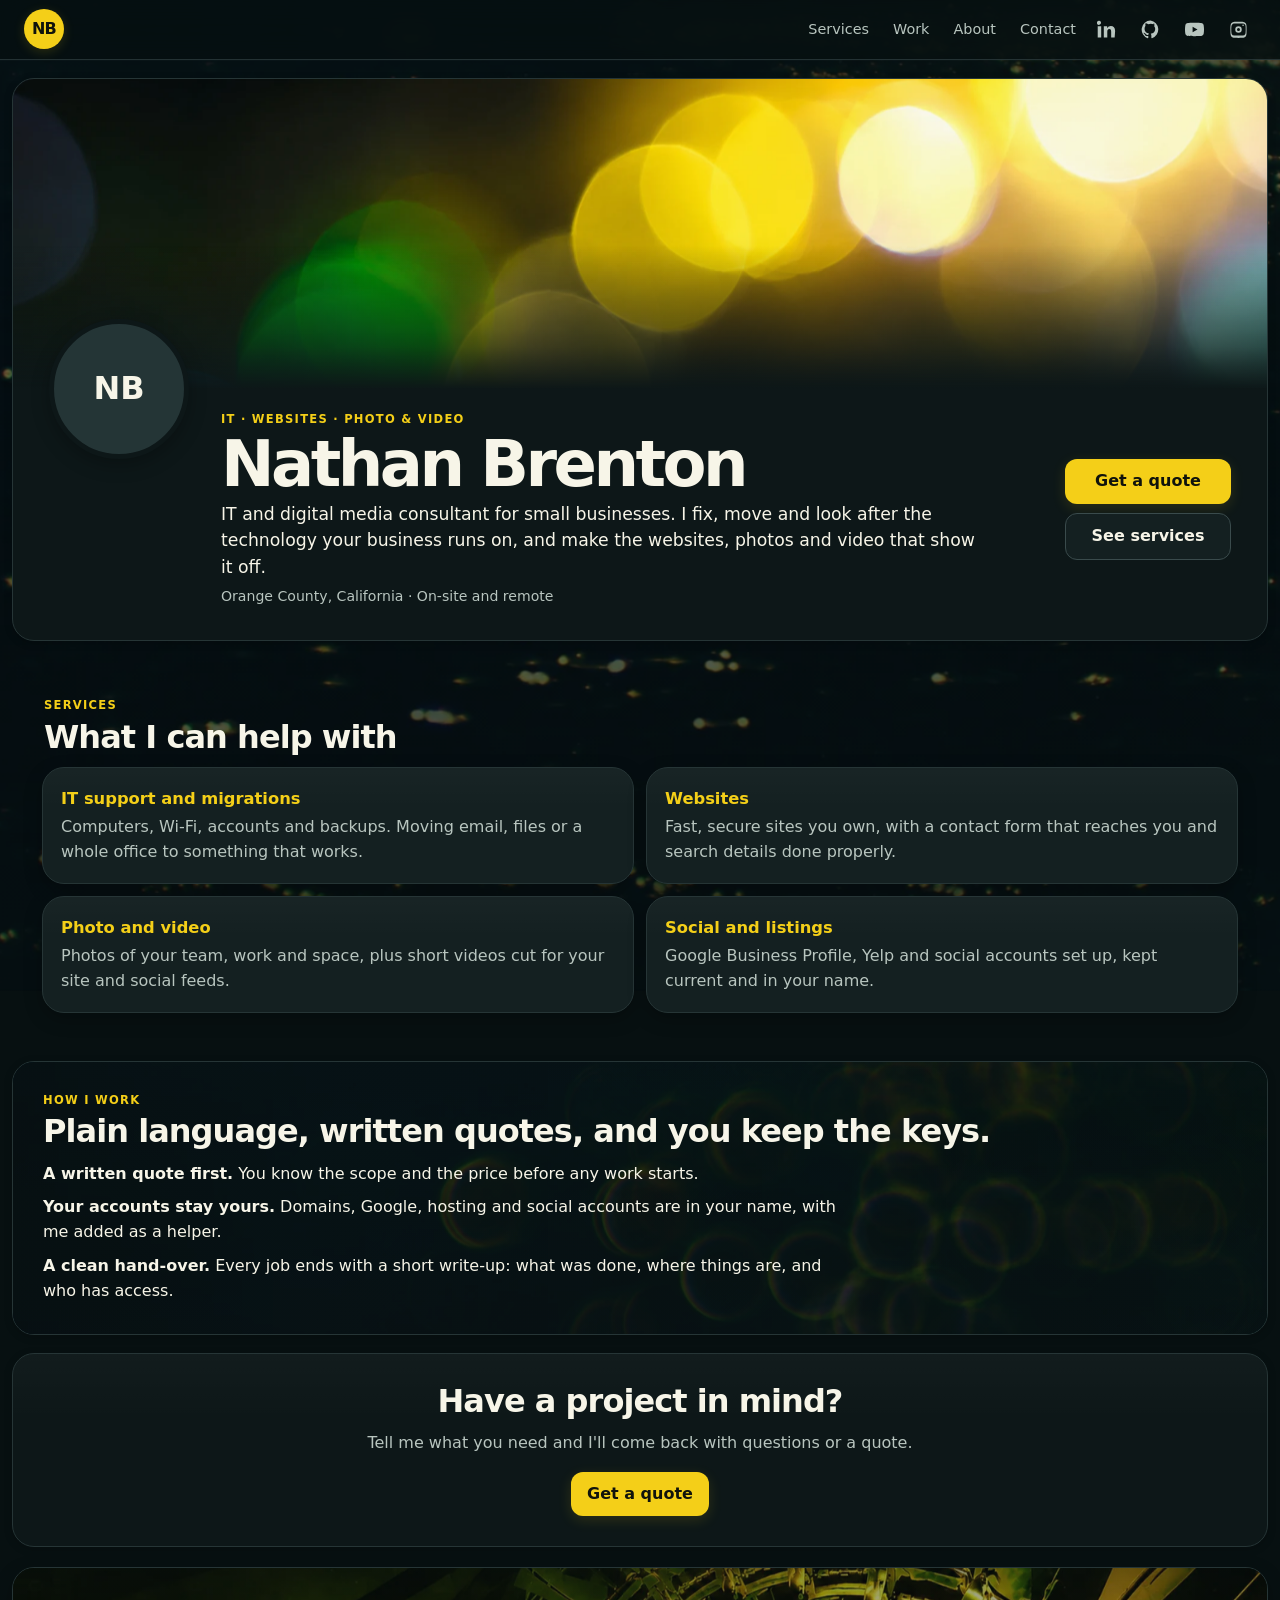
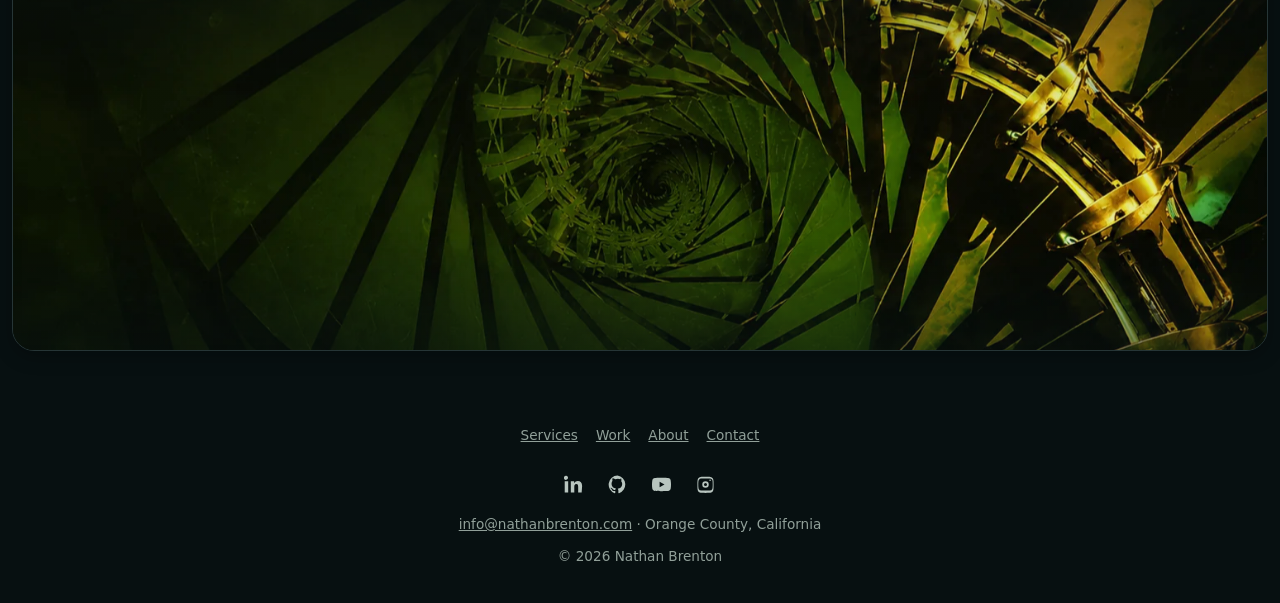
==== commit 85bbd12d: "feat: search details and accessibility pass - sitemap.xml (five public pages) and robots.txt pointin" ====
--- a/index.html
+++ b/index.html
@@ -17,6 +17,113 @@
   <meta property="og:description" content="IT support, migrations, websites, photo, video and listings for small businesses in Orange County, California." />
   <meta property="og:url" content="https://nathanbrenton.com/" />
   <meta name="twitter:card" content="summary" />
+  <script type="application/ld+json">
+{
+    "@context": "https://schema.org",
+    "@graph": [
+      {
+        "@type": "WebSite",
+        "@id": "https://nathanbrenton.com/#website",
+        "url": "https://nathanbrenton.com/",
+        "name": "Nathan Brenton",
+        "publisher": {
+          "@id": "https://nathanbrenton.com/#business"
+        }
+      },
+      {
+        "@type": "ProfessionalService",
+        "@id": "https://nathanbrenton.com/#business",
+        "name": "Nathan Brenton IT and Digital Media Consulting",
+        "url": "https://nathanbrenton.com/",
+        "email": "mailto:info@nathanbrenton.com",
+        "founder": {
+          "@id": "https://nathanbrenton.com/#person"
+        },
+        "address": {
+          "@type": "PostalAddress",
+          "addressLocality": "Orange County",
+          "addressRegion": "CA",
+          "addressCountry": "US"
+        },
+        "areaServed": {
+          "@type": "AdministrativeArea",
+          "name": "Orange County, California"
+        },
+        "image": "https://nathanbrenton.com/favicon-512x512.png",
+        "hasOfferCatalog": {
+          "@type": "OfferCatalog",
+          "name": "Services",
+          "itemListElement": [
+            {
+              "@type": "Offer",
+              "itemOffered": {
+                "@type": "Service",
+                "name": "IT support and migrations",
+                "url": "https://nathanbrenton.com/services/#it"
+              }
+            },
+            {
+              "@type": "Offer",
+              "itemOffered": {
+                "@type": "Service",
+                "name": "Websites",
+                "url": "https://nathanbrenton.com/services/#websites"
+              }
+            },
+            {
+              "@type": "Offer",
+              "itemOffered": {
+                "@type": "Service",
+                "name": "Photo and video",
+                "url": "https://nathanbrenton.com/services/#photo-video"
+              }
+            },
+            {
+              "@type": "Offer",
+              "itemOffered": {
+                "@type": "Service",
+                "name": "Social and listings",
+                "url": "https://nathanbrenton.com/services/#social-listings"
+              }
+            }
+          ]
+        }
+      },
+      {
+        "@type": "Person",
+        "@id": "https://nathanbrenton.com/#person",
+        "name": "Nathan Brenton",
+        "url": "https://nathanbrenton.com/about/",
+        "jobTitle": "IT and Digital Media Consultant",
+        "email": "mailto:info@nathanbrenton.com",
+        "address": {
+          "@type": "PostalAddress",
+          "addressLocality": "Orange County",
+          "addressRegion": "CA",
+          "addressCountry": "US"
+        },
+        "alumniOf": {
+          "@type": "CollegeOrUniversity",
+          "name": "Western Governors University"
+        },
+        "knowsAbout": [
+          "IT support",
+          "Email and DNS",
+          "Website development",
+          "Linux systems",
+          "Photography",
+          "Video production"
+        ],
+        "sameAs": [
+          "https://www.linkedin.com/in/nathanbrenton",
+          "https://github.com/nathanbrenton",
+          "https://www.youtube.com/@nathanbrenton",
+          "https://www.instagram.com/conceptgoretex/"
+        ]
+      }
+    ]
+  }
+  </script>
   <link rel="stylesheet" href="/styles.css" />
   <link rel="stylesheet" href="/pages.css" />
 </head>
@@ -33,7 +140,7 @@
           <a href="/about/">About</a>
           <a href="/contact/">Contact</a>
         </div>
-        <div class="social-nav" aria-label="Social links">
+        <div class="social-nav" role="group" aria-label="Social links">
           <a href="https://www.youtube.com/@nathanbrenton" data-link="youtube" target="_blank" rel="me noreferrer noopener" aria-label="YouTube" title="YouTube">
             <svg viewBox="0 0 24 24" aria-hidden="true">
               <path d="M23.5 6.2a3 3 0 0 0-2.1-2.1C19.5 3.6 12 3.6 12 3.6s-7.5 0-9.4.5A3 3 0 0 0 .5 6.2 31 31 0 0 0 0 12a31 31 0 0 0 .5 5.8 3 3 0 0 0 2.1 2.1c1.9.5 9.4.5 9.4.5s7.5 0 9.4-.5a3 3 0 0 0 2.1-2.1A31 31 0 0 0 24 12a31 31 0 0 0-.5-5.8ZM9.6 15.6V8.4l6.2 3.6-6.2 3.6Z"/>
@@ -79,7 +186,7 @@
         <div class="primary-actions">
           <a class="button button-primary" href="/contact/">Get a quote</a>
           <a class="button button-secondary" href="/services/">See services</a>
-          <div class="hero-social-nav" aria-label="Social links">
+          <div class="hero-social-nav" role="group" aria-label="Social links">
             <a href="https://www.youtube.com/@nathanbrenton" data-link="youtube" target="_blank" rel="me noreferrer noopener" aria-label="YouTube" title="YouTube">
             <svg viewBox="0 0 24 24" aria-hidden="true">
               <path d="M23.5 6.2a3 3 0 0 0-2.1-2.1C19.5 3.6 12 3.6 12 3.6s-7.5 0-9.4.5A3 3 0 0 0 .5 6.2 31 31 0 0 0 0 12a31 31 0 0 0 .5 5.8 3 3 0 0 0 2.1 2.1c1.9.5 9.4.5 9.4.5s7.5 0 9.4-.5a3 3 0 0 0 2.1-2.1A31 31 0 0 0 24 12a31 31 0 0 0-.5-5.8ZM9.6 15.6V8.4l6.2 3.6-6.2 3.6Z"/>
@@ -164,7 +271,7 @@
       <a href="/about/">About</a>
       <a href="/contact/">Contact</a>
     </nav>
-    <div class="social-nav footer-social" aria-label="Social links">
+    <div class="social-nav footer-social" role="group" aria-label="Social links">
       <a href="https://www.youtube.com/@nathanbrenton" data-link="youtube" target="_blank" rel="me noreferrer noopener" aria-label="YouTube" title="YouTube">
             <svg viewBox="0 0 24 24" aria-hidden="true">
               <path d="M23.5 6.2a3 3 0 0 0-2.1-2.1C19.5 3.6 12 3.6 12 3.6s-7.5 0-9.4.5A3 3 0 0 0 .5 6.2 31 31 0 0 0 0 12a31 31 0 0 0 .5 5.8 3 3 0 0 0 2.1 2.1c1.9.5 9.4.5 9.4.5s7.5 0 9.4-.5a3 3 0 0 0 2.1-2.1A31 31 0 0 0 24 12a31 31 0 0 0-.5-5.8ZM9.6 15.6V8.4l6.2 3.6-6.2 3.6Z"/>
--- a/pages.css
+++ b/pages.css
@@ -55,6 +55,10 @@
   .page-header .primary-actions { grid-template-columns: max-content max-content; justify-content: start; }
   .lede { font-size: 1.15rem; }
 }
+
+/* The hero text sits on the photo on phones; the muted grey is too faint
+   against its lighter patches, so use the secondary text color there. */
+.profile-card .location { color: var(--text-secondary); }
 
 /* Home hero: two buttons side by side once there is room. */
 @media (min-width: 480px) {
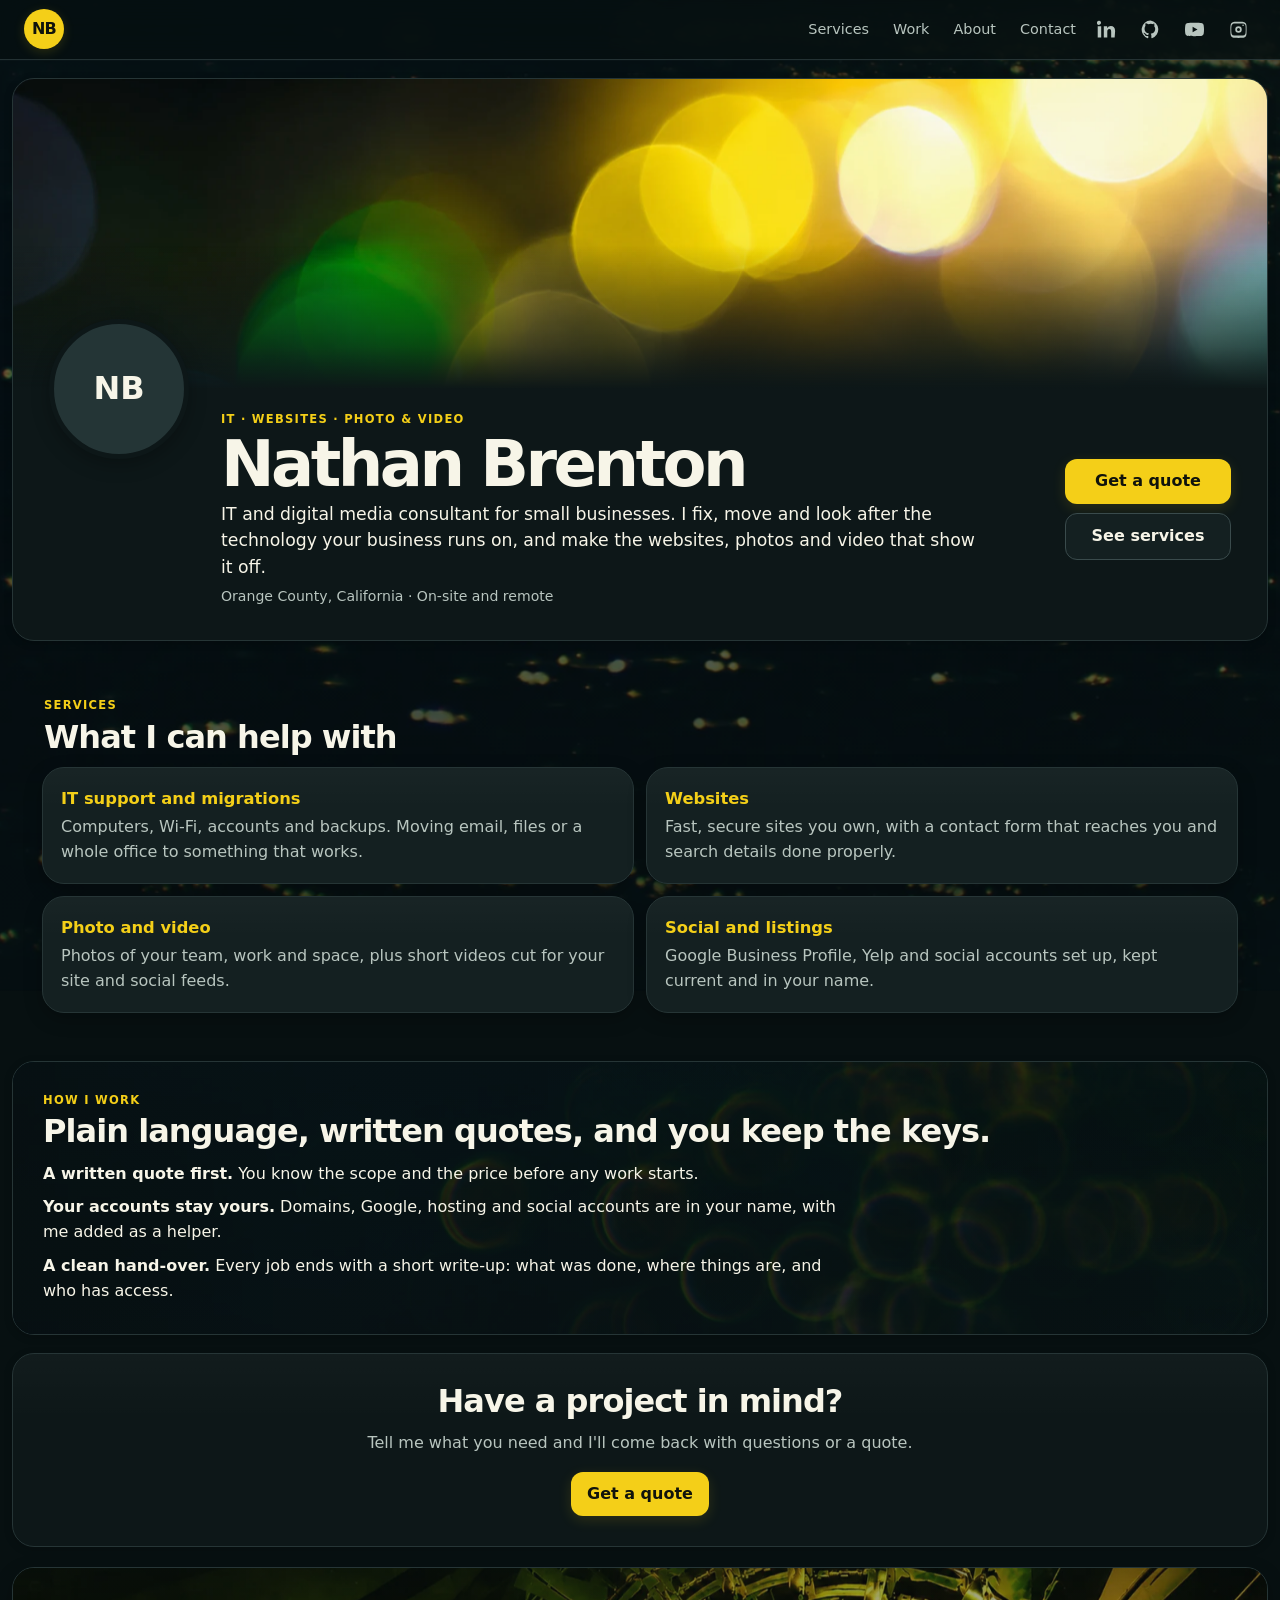
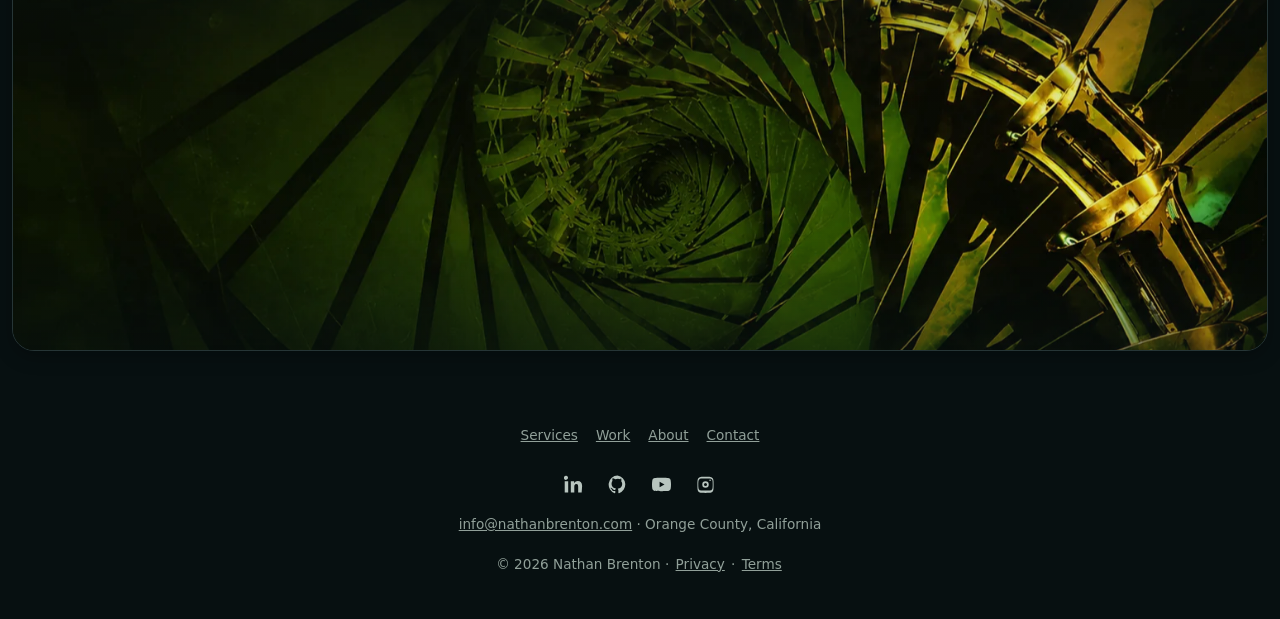
==== commit f57a43f1: "feat: add privacy policy and terms of use pages - /privacy/: no cookies, analytics or third-party lo" ====
--- a/index.html
+++ b/index.html
@@ -294,7 +294,7 @@
           </a>
     </div>
     <p class="footer-contact"><a href="mailto:info@nathanbrenton.com">info@nathanbrenton.com</a> · Orange County, California</p>
-    <p>© <span id="year"></span> Nathan Brenton</p>
+    <p class="footer-legal">© <span id="year"></span> Nathan Brenton · <a href="/privacy/">Privacy</a> · <a href="/terms/">Terms</a></p>
   </footer>
 
   <script src="/site-data.js"></script>
--- a/pages.css
+++ b/pages.css
@@ -252,6 +252,18 @@
 .detail-list dt { color: var(--text-muted); }
 .detail-list dd { margin: 0; }
 
+/* ---------- Privacy and terms ---------- */
+.updated { margin: 10px 0 0; color: var(--text-muted); font-size: .9rem; }
+.legal .section-card h2 { margin-bottom: 10px; font-size: 1.25rem; }
+.legal .section-card p, .legal-list { max-width: 68ch; }
+.legal .section-card p:last-child { margin-bottom: 0; }
+.legal-list { margin: 0 0 1em; padding-left: 22px; }
+.legal-list:last-child { margin-bottom: 0; }
+.legal-list li + li { margin-top: 8px; }
+.legal-list li::marker { color: var(--gold); }
+.form-privacy { margin: 0 0 16px; }
+.form-privacy a { color: var(--cyan); }
+
 /* ---------- Footer ---------- */
 .site-footer {
   display: grid;
@@ -265,3 +277,14 @@
 .site-footer p { margin: 0; }
 .footer-nav { display: flex; flex-wrap: wrap; justify-content: center; gap: 4px 18px; }
 .footer-nav a { display: inline-block; padding: 8px 0; }
+.footer-legal a { display: inline-block; padding: 8px 2px; color: inherit; }
+.footer-legal a[aria-current="page"] { color: var(--gold); }
+
+.field-error {
+  margin: 6px 0 0;
+  color: #f09a8e;
+  font-size: .9rem;
+  font-weight: 600;
+}
+.form-done:focus { outline: none; }
+.form-done h2 { color: var(--gold); }
